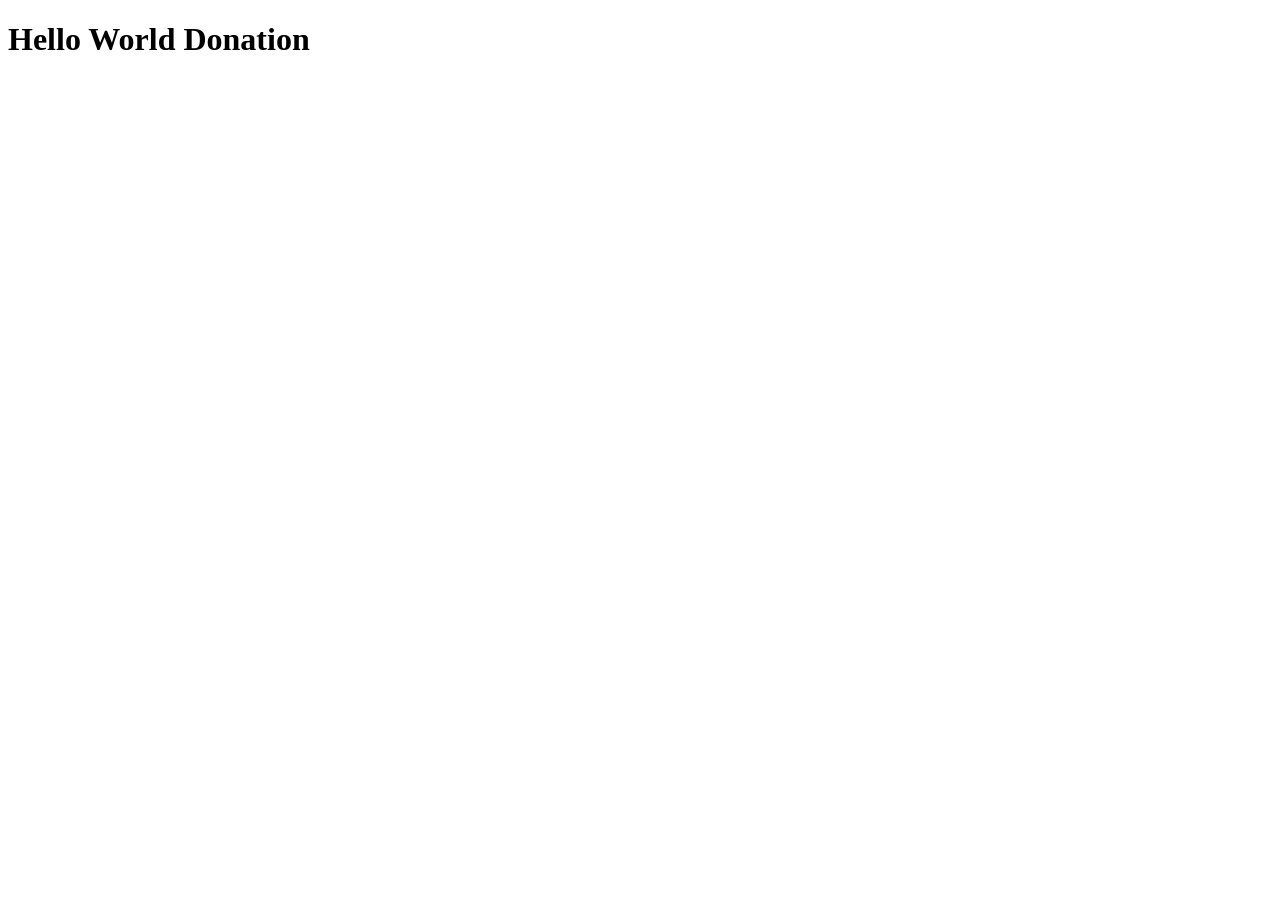
==== donate.html @ 7ebb8d5c "Add site pages and update nav links Add placeholder pages (donate.html, events.html, team.html, volu" ====
<!DOCTYPE html>
<html lang="en">
  <head>
    <meta charset="UTF-8">
    <meta name="viewport" content="width=device-width, initial-scale=1.0">
    <title>Document</title>
  </head>
  <body>
    <h1>Hello World Donation</h1>
  </body>
</html>
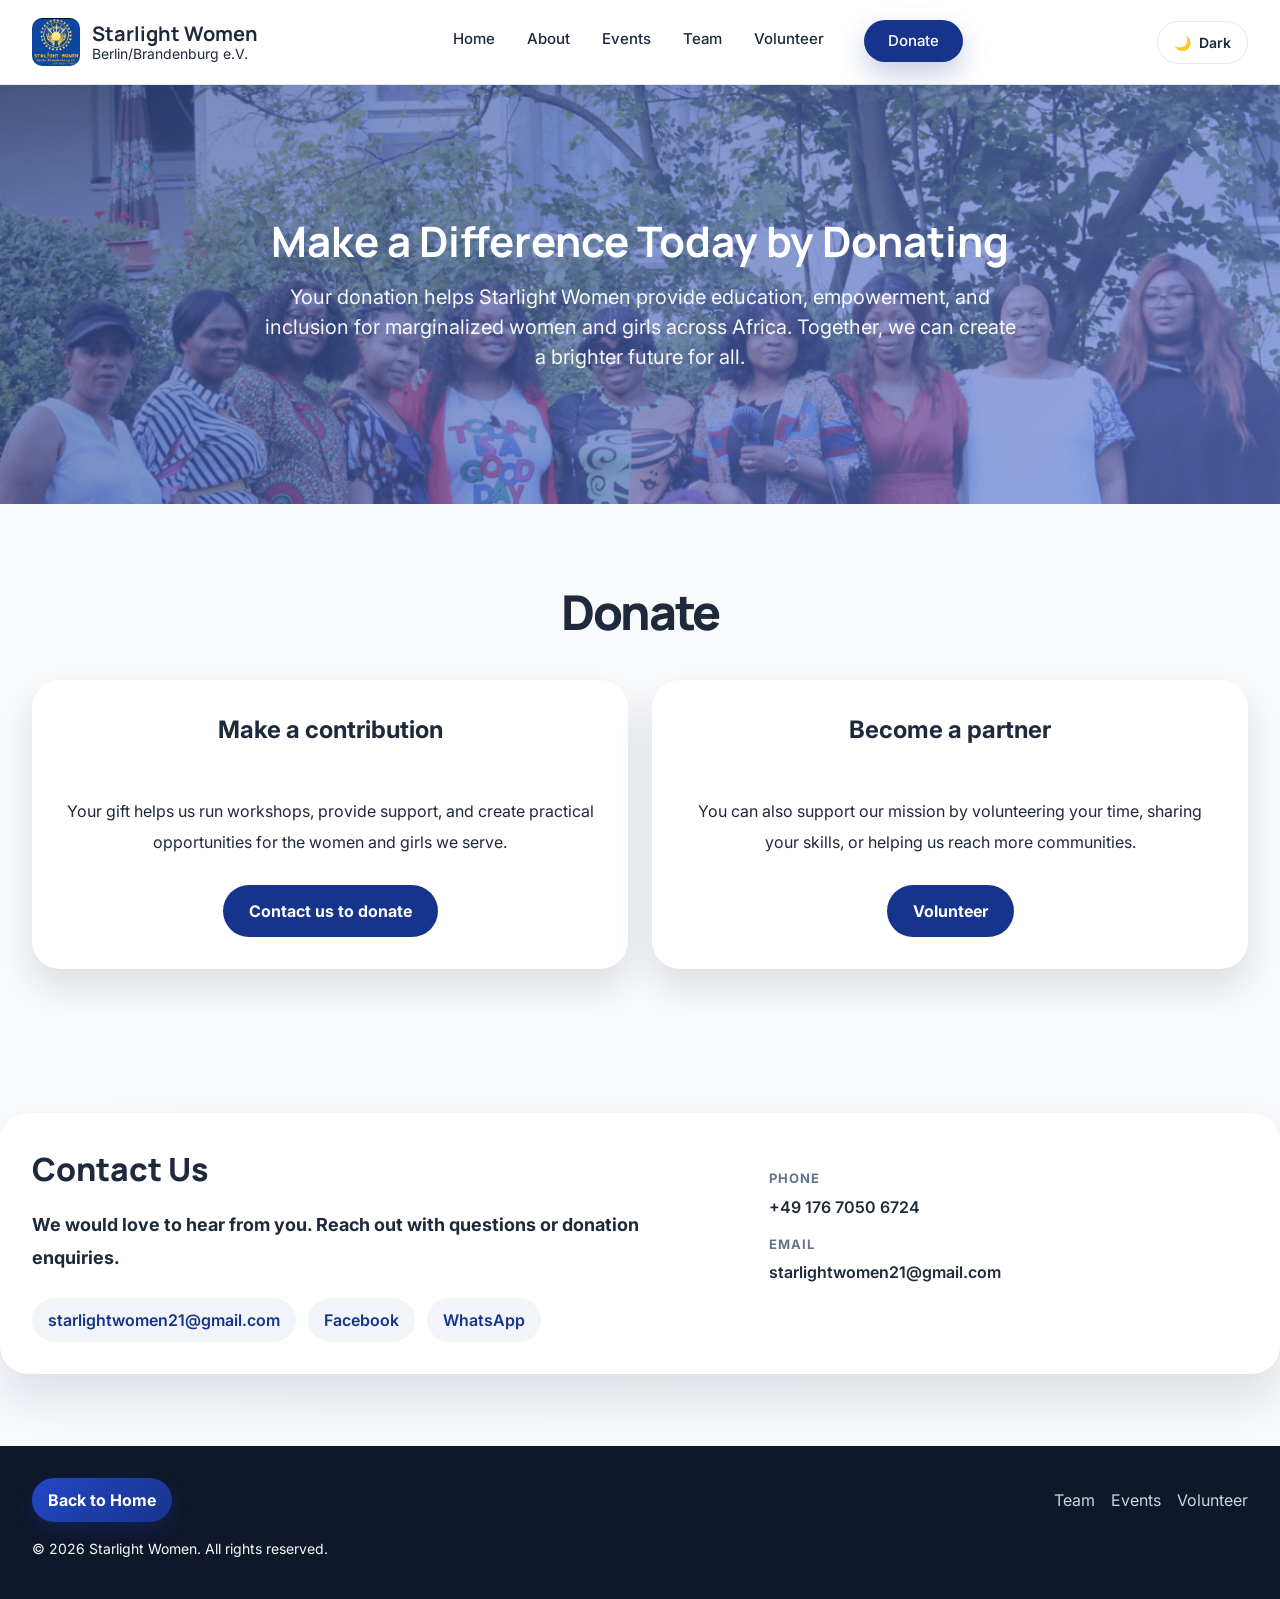
==== commit fa3f7fde: "Add donate page and styles Create a full donate page (donate.html) with meta, favicon, linked CSS/JS" ====
--- a/donate.html
+++ b/donate.html
@@ -1,11 +1,147 @@
 <!DOCTYPE html>
 <html lang="en">
   <head>
-    <meta charset="UTF-8">
-    <meta name="viewport" content="width=device-width, initial-scale=1.0">
-    <title>Document</title>
+    <meta charset="UTF-8" />
+    <meta name="viewport" content="width=device-width, initial-scale=1.0" />
+    <title>Donate | Starlight Women</title>
+    <meta
+      name="description"
+      content="Support Starlight Women through donations, volunteering, and community partnership."
+    />
+    <link rel="icon" type="image/x-icon" href="./assets/images/Starlight Women Logo.png" />
+    <link rel="stylesheet" href="./assets/css/index.css" />
+    <link rel="stylesheet" href="./assets/css/donate.css" />
   </head>
-  <body>
-    <h1>Hello World Donation</h1>
+  <body class="page-donate">
+    <a href="#main-content" class="skip-link">Skip to main content</a>
+
+    <header id="site-header">
+      <div class="container">
+        <div class="header-bar">
+          <a href="index.html" class="logo" aria-label="Starlight Women Berlin/Brandenburg e.V. — Home">
+            <img class="logo__mark" src="./assets/images/Starlight Women Logo.png" alt="Starlight Women logo" />
+            <span class="logo__text">
+              <span class="logo__name">Starlight Women</span>
+              <span class="logo__org">Berlin/Brandenburg e.V.</span>
+            </span>
+          </a>
+
+          <nav aria-label="Main navigation" class="nav-desktop">
+            <ul class="nav-desktop__list">
+              <li><a href="index.html" class="nav-link">Home</a></li>
+              <li><a href="index.html#about" class="nav-link">About</a></li>
+              <li><a href="events.html" class="nav-link">Events</a></li>
+              <li><a href="team.html" class="nav-link">Team</a></li>
+              <li><a href="volunteer.html" class="nav-link">Volunteer</a></li>
+            </ul>
+            <a href="donate.html" class="btn-donate is-active" aria-current="page">Donate</a>
+          </nav>
+
+          <button id="theme-toggle" class="theme-toggle" type="button" aria-pressed="false" aria-label="Activate dark mode">
+            <span class="theme-toggle__icon" aria-hidden="true">🌙</span>
+            <span class="theme-toggle__label">Dark</span>
+          </button>
+
+          <button
+            id="menu-toggle"
+            type="button"
+            class="menu-toggle"
+            aria-expanded="false"
+            aria-controls="mobile-menu"
+            aria-label="Open menu"
+          >
+            <svg id="icon-menu-open" class="menu-toggle__icon" viewBox="0 0 24 24" fill="none" stroke="currentColor" stroke-width="2" stroke-linecap="round" aria-hidden="true">
+              <line x1="3" y1="6" x2="21" y2="6"></line>
+              <line x1="3" y1="12" x2="21" y2="12"></line>
+              <line x1="3" y1="18" x2="21" y2="18"></line>
+            </svg>
+            <svg id="icon-menu-close" class="menu-toggle__icon hidden" viewBox="0 0 24 24" fill="none" stroke="currentColor" stroke-width="2" stroke-linecap="round" aria-hidden="true">
+              <line x1="18" y1="6" x2="6" y2="18"></line>
+              <line x1="6" y1="6" x2="18" y2="18"></line>
+            </svg>
+          </button>
+        </div>
+      </div>
+
+      <nav id="mobile-menu" aria-label="Mobile navigation" class="mobile-nav">
+        <ul class="mobile-nav-list">
+          <li><a href="index.html">Home</a></li>
+          <li><a href="index.html#about">About</a></li>
+          <li><a href="events.html">Events</a></li>
+          <li><a href="team.html">Team</a></li>
+          <li><a href="volunteer.html">Volunteer</a></li>
+        </ul>
+        <a href="donate.html" class="btn-donate mobile-nav-cta is-active" aria-current="page">Donate</a>
+      </nav>
+    </header>
+
+    <main id="main-content" class="preview">
+      <section class="preview__intro" aria-label="Donation hero section">
+        <div class="preview__intro-content">
+          <h1>Make a Difference Today by Donating</h1>
+          <p>Your donation helps Starlight Women provide education, empowerment, and inclusion for marginalized women and girls across Africa. Together, we can create a brighter future for all.</p>
+        </div>
+      </section>
+
+      <section class="support" aria-labelledby="donate-heading">
+        <div class="container support__inner">
+          <h1 id="donate-heading">Donate</h1>
+          <div class="support__cards">
+            <article class="support__card support__card--donate">
+              <h2>Make a contribution</h2>
+              <p>
+                Your gift helps us run workshops, provide support, and create practical opportunities for the women and girls we serve.
+              </p>
+              <a href="mailto:starlightwomen21@gmail.com" class="support__btn">Contact us to donate</a>
+            </article>
+            <article class="support__card support__card--volunteer">
+              <h2>Become a partner</h2>
+              <p>
+                You can also support our mission by volunteering your time, sharing your skills, or helping us reach more communities.
+              </p>
+              <a href="volunteer.html" class="support__btn">Volunteer</a>
+            </article>
+          </div>
+        </div>
+      </section>
+
+      <section class="contact" aria-labelledby="contact-heading">
+        <div class="container contact__inner">
+          <div class="contact__content">
+            <h2 id="contact-heading">Contact Us</h2>
+            <p class="contact__intro"><strong>We would love to hear from you. Reach out with questions or donation enquiries.</strong></p>
+            <div class="contact__links">
+              <a href="mailto:starlightwomen21@gmail.com">starlightwomen21@gmail.com</a>
+              <a href="https://web.facebook.com/profile.php?id=100075484283119" target="_blank" rel="noreferrer">Facebook</a>
+              <a href="https://wa.me/4917636265569?text=Hello%20Starlight%20Women,%20I%20would%20like%20to%20get%20involved." target="_blank" rel="noreferrer">WhatsApp</a>
+            </div>
+          </div>
+          <div class="contact__details" aria-label="Contact details">
+            <div class="contact__item">
+              <span class="contact__label">Phone</span>
+              <a href="tel:+4917670506724">+49 176 7050 6724</a>
+            </div>
+            <div class="contact__item">
+              <span class="contact__label">Email</span>
+              <a href="mailto:starlightwomen21@gmail.com">starlightwomen21@gmail.com</a>
+            </div>
+          </div>
+        </div>
+      </section>
+
+      <footer class="site-footer">
+        <div class="container site-footer__inner">
+          <a href="index.html" class="site-footer__back">Back to Home</a>
+          <div class="site-footer__links">
+            <a href="team.html">Team</a>
+            <a href="events.html">Events</a>
+            <a href="volunteer.html">Volunteer</a>
+          </div>
+          <p>© 2026 Starlight Women. All rights reserved.</p>
+        </div>
+      </footer>
+    </main>
+
+    <script src="./assets/js/main.js"></script>
   </body>
 </html>
--- a/assets/css/index.css
+++ b/assets/css/index.css
@@ -0,0 +1,1541 @@
+/* ==========================================================================
+   Starlight Women Berlin/Brandenburg e.V.
+   Stylesheet: Navigation Component
+   Plain CSS. No framework, no build step required.
+   ========================================================================== */
+
+/* --------------------------------------------------------------------------
+   1. FONTS
+   -------------------------------------------------------------------------- */
+@import url('https://fonts.googleapis.com/css2?family=Manrope:wght@500;600;700;800&family=Inter:wght@400;500;600&display=swap');
+
+/* --------------------------------------------------------------------------
+   2. DESIGN TOKENS
+   All colours, spacing, radii, shadows and timing values live here.
+   Every rule below uses these variables instead of hardcoded values,
+   so the whole site's look can be adjusted from this one place.
+   -------------------------------------------------------------------------- */
+:root {
+  /* Colours */
+  --color-primary: #2347C6;
+  --color-primary-dark: #17348C;
+  --color-primary-light: #EDF3FF;
+  --color-white: #FFFFFF;
+  --color-background: #F8FAFC;
+  --color-surface: #FFFFFF;
+  --color-surface-muted: #F1F5F9;
+  --color-surface-soft: #F8FBFF;
+  --color-text: #1E293B;
+  --color-text-muted: #64748B;
+  --color-border: #E2E8F0;
+  --color-card-shadow: rgba(15, 23, 42, 0.12);
+  --color-success: #16A34A;
+  --color-warning: #D97706;
+
+  /* Border radius */
+  --radius-sm: 6px;
+  --radius-md: 12px;
+  --radius-full: 999px;
+
+  /* Shadows */
+  --shadow-sm: 0 1px 2px rgba(15, 23, 42, 0.04);
+  --shadow-md: 0 4px 16px rgba(15, 23, 42, 0.08);
+
+  /* Motion */
+  --transition-fast: 150ms ease;
+  --transition-base: 250ms ease;
+
+  /* Layout */
+  --max-width: 1280px;
+  --container-padding: 16px;
+  --header-height: 72px;
+  --header-height-desktop: 84px;
+  --header-height-scrolled: 64px;
+  --header-height-desktop-scrolled: 76px;
+}
+
+@media (min-width: 640px) {
+  :root {
+    --container-padding: 24px;
+  }
+}
+
+@media (min-width: 1024px) {
+  :root {
+    --container-padding: 32px;
+  }
+}
+
+/* --------------------------------------------------------------------------
+   3. RESET
+   A small, focused reset — just enough to remove default browser
+   inconsistencies before we style anything.
+   -------------------------------------------------------------------------- */
+* {
+  box-sizing: border-box;
+}
+
+body {
+  margin: 0;
+  background-color: var(--color-background);
+  color: var(--color-text);
+  font-family: 'Inter', sans-serif;
+  line-height: 1.5;
+  -webkit-font-smoothing: antialiased;
+}
+
+body.dark {
+  background-color: var(--color-background);
+  color: var(--color-text);
+}
+
+a {
+  color: inherit;
+  text-decoration: none;
+}
+
+ul {
+  list-style: none;
+  margin: 0;
+  padding: 0;
+}
+
+button {
+  font: inherit;
+  color: inherit;
+  background: none;
+  border: none;
+  cursor: pointer;
+}
+
+svg {
+  display: block;
+}
+
+html {
+  scroll-behavior: smooth;
+}
+
+/* Respect users who have asked for reduced motion */
+@media (prefers-reduced-motion: reduce) {
+  html {
+    scroll-behavior: auto;
+  }
+  * {
+    animation-duration: 0.01ms !important;
+    transition-duration: 0.01ms !important;
+    transition-delay: 0ms !important;
+  }
+}
+
+:root.dark {
+  --color-background: #0b1121;
+  --color-surface: #111827;
+  --color-surface-muted: #131c2d;
+  --color-surface-soft: #18203c;
+  --color-text: #f8fafc;
+  --color-text-muted: #a5b4fc;
+  --color-border: #1f2937;
+  --color-card-shadow: rgba(0, 0, 0, 0.28);
+}
+
+/* Visible, consistent keyboard focus everywhere */
+:focus-visible {
+  outline: 2px solid var(--color-primary);
+  outline-offset: 2px;
+  border-radius: var(--radius-sm);
+}
+
+/* Used by JS to show/hide the two menu icons */
+.hidden {
+  display: none !important;
+}
+
+/* --------------------------------------------------------------------------
+   4. LAYOUT HELPERS
+   -------------------------------------------------------------------------- */
+.container {
+  width: 100%;
+  max-width: var(--max-width);
+  margin: 0 auto;
+  padding-left: var(--container-padding);
+  padding-right: var(--container-padding);
+}
+
+/* --------------------------------------------------------------------------
+   5. SKIP LINK
+   Hidden until focused, so keyboard users can jump past the nav.
+   -------------------------------------------------------------------------- */
+.skip-link {
+  position: absolute;
+  top: -100px;
+  left: 16px;
+  z-index: 100;
+  padding: 12px 20px;
+  background: var(--color-primary-dark);
+  color: var(--color-white);
+  font-weight: 600;
+  border-radius: 0 0 var(--radius-md) var(--radius-md);
+  transition: top var(--transition-base);
+}
+
+.skip-link:focus {
+  top: 0;
+}
+
+/* --------------------------------------------------------------------------
+   6. HEADER
+   Fixed to the top of the viewport. Gains a translucent background,
+   blur and shadow once the page is scrolled (see .is-scrolled, toggled
+   by js/navigation.js).
+   -------------------------------------------------------------------------- */
+#site-header {
+  position: fixed;
+  top: 0;
+  left: 0;
+  right: 0;
+  z-index: 50;
+  background-color: var(--color-surface);
+  border-bottom: 1px solid var(--color-border);
+  transition: background-color var(--transition-base), box-shadow var(--transition-base), border-color var(--transition-base);
+}
+
+#site-header.is-scrolled {
+  background-color: rgba(255, 255, 255, 0.92);
+  border-bottom-color: transparent;
+  box-shadow: var(--shadow-md);
+  backdrop-filter: blur(16px);
+  -webkit-backdrop-filter: blur(16px);
+}
+
+.dark #site-header {
+  background-color: rgba(17, 24, 39, 0.95);
+  border-bottom-color: var(--color-border);
+}
+
+.dark #site-header.is-scrolled {
+  background-color: rgba(15, 23, 42, 0.94);
+}
+
+.header-bar {
+  display: flex;
+  align-items: center;
+  justify-content: space-between;
+  height: var(--header-height);
+  transition: height var(--transition-base);
+}
+
+#site-header.is-scrolled .header-bar {
+  height: var(--header-height-scrolled);
+}
+
+@media (min-width: 640px) {
+  .header-bar {
+    height: var(--header-height-desktop);
+  }
+  #site-header.is-scrolled .header-bar {
+    height: var(--header-height-desktop-scrolled);
+  }
+}
+
+/* --------------------------------------------------------------------------
+   7. LOGO
+   -------------------------------------------------------------------------- */
+.logo {
+  display: flex;
+  align-items: center;
+  gap: 12px;
+  flex-shrink: 0;
+}
+
+.logo__mark {
+  width: 36px;
+  height: 36px;
+  object-fit: contain;
+  display: block;
+  border-radius: 10px;
+  transition: transform var(--transition-base), filter var(--transition-base);
+}
+
+.logo:hover .logo__mark,
+.logo:focus-visible .logo__mark {
+  transform: scale(1.12);
+  filter: drop-shadow(0 4px 12px rgba(35, 71, 198, 0.18));
+}
+
+.logo__text {
+  display: flex;
+  flex-direction: column;
+  line-height: 1.2;
+}
+
+.logo__name {
+  font-family: 'Manrope', sans-serif;
+  font-weight: 700;
+  font-size: 16px;
+  color: var(--color-text);
+}
+
+.logo__org {
+  display: none;
+  font-size: 12px;
+  color: var(--color-muted);
+}
+
+@media (min-width: 640px) {
+  .logo__mark {
+    width: 40px;
+    height: 40px;
+  }
+  .logo__name {
+    font-size: 18px;
+  }
+  .logo__org {
+    display: block;
+  }
+}
+
+@media (min-width: 1024px) {
+  .logo__mark {
+    width: 48px;
+    height: 48px;
+  }
+  .logo__name {
+    font-size: 20px;
+  }
+  .logo__org {
+    font-size: 14px;
+  }
+}
+
+/* --------------------------------------------------------------------------
+   8. DESKTOP NAVIGATION
+   Hidden below 1024px; the mobile menu takes over instead.
+   -------------------------------------------------------------------------- */
+.nav-desktop {
+  display: none;
+  align-items: center;
+  gap: 40px;
+}
+
+@media (min-width: 1024px) {
+  .nav-desktop {
+    display: flex;
+  }
+}
+
+.nav-desktop__list {
+  display: flex;
+  align-items: center;
+  gap: 32px;
+}
+
+.nav-link {
+  position: relative;
+  display: inline-block;
+  padding-bottom: 8px;
+  font-size: 15px;
+  font-weight: 500;
+  color: var(--color-text);
+  transition: color var(--transition-fast);
+}
+
+/* Underline that grows on hover, and stays visible for the active page */
+.nav-link::after {
+  content: '';
+  position: absolute;
+  left: 0;
+  bottom: 0;
+  width: 0;
+  height: 2px;
+  background-color: var(--color-primary);
+  border-radius: var(--radius-full);
+  transition: width var(--transition-base);
+}
+
+.nav-link:hover {
+  color: var(--color-primary);
+}
+
+.nav-link:hover::after {
+  width: 100%;
+}
+
+.nav-link[aria-current="page"] {
+  color: var(--color-primary);
+  font-weight: 600;
+}
+
+.nav-link[aria-current="page"]::after {
+  width: 100%;
+}
+
+/* --------------------------------------------------------------------------
+   9. DONATE BUTTON
+   The one filled, high-emphasis element in the nav.
+   -------------------------------------------------------------------------- */
+.btn-donate {
+  display: inline-flex;
+  align-items: center;
+  justify-content: center;
+  padding: 10px 24px;
+  font-size: 15px;
+  font-weight: 500;
+  color: var(--color-white);
+  background-color: var(--color-primary);
+  border-radius: var(--radius-full);
+  box-shadow: var(--shadow-sm);
+  transition: background-color var(--transition-base), box-shadow var(--transition-base), transform var(--transition-base);
+}
+
+.dark .btn-donate {
+  box-shadow: 0 10px 24px rgba(0, 0, 0, 0.28);
+}
+
+.btn-donate:hover,
+.btn-donate:focus-visible {
+  background-color: var(--color-primary-dark);
+  box-shadow: var(--shadow-md);
+  transform: translateY(-1px);
+}
+
+.btn-donate:active {
+  transform: translateY(0);
+  box-shadow: var(--shadow-sm);
+}
+
+.theme-toggle {
+  display: inline-flex;
+  align-items: center;
+  justify-content: center;
+  gap: 8px;
+  padding: 10px 16px;
+  border-radius: var(--radius-full);
+  border: 1px solid var(--color-border);
+  background-color: var(--color-surface);
+  color: var(--color-text);
+  font-size: 14px;
+  font-weight: 600;
+  transition: background-color var(--transition-fast), color var(--transition-fast), border-color var(--transition-fast), transform var(--transition-fast);
+}
+
+.theme-toggle:hover,
+.theme-toggle:focus-visible {
+  transform: translateY(-1px);
+  background-color: var(--color-surface-muted);
+}
+
+.dark .theme-toggle {
+  background-color: var(--color-surface-muted);
+  border-color: var(--color-border);
+  color: var(--color-text);
+}
+
+/* --------------------------------------------------------------------------
+   10. MOBILE MENU TOGGLE BUTTON
+   Visible below 1024px only.
+   -------------------------------------------------------------------------- */
+.menu-toggle {
+  display: inline-flex;
+  align-items: center;
+  justify-content: center;
+  width: 44px;
+  height: 44px;
+  margin-right: -8px;
+  border-radius: var(--radius-md);
+  transition: background-color var(--transition-fast);
+}
+
+.menu-toggle:hover {
+  background-color: var(--color-primary-light);
+}
+
+.menu-toggle__icon {
+  width: 24px;
+  height: 24px;
+}
+
+@media (min-width: 1024px) {
+  .menu-toggle {
+    display: none;
+  }
+}
+
+/* --------------------------------------------------------------------------
+   11. MOBILE MENU PANEL
+   Collapsed by default (max-height: 0), expanded by JS adding
+   .is-open. A simple max-height transition — easy to read, easy to
+   adjust the limit if the menu ever grows taller.
+   -------------------------------------------------------------------------- */
+#mobile-menu {
+  max-height: 0;
+  overflow: hidden;
+  visibility: hidden;
+  background-color: var(--color-surface);
+  border-top: 1px solid transparent;
+  /* The visibility delay means: appear instantly when opening, but only
+     disappear from the accessibility tree once the collapse animation
+     has finished closing. This keeps closed links out of the tab order. */
+  transition: max-height var(--transition-base), visibility 0s linear var(--transition-base);
+}
+
+.dark #mobile-menu {
+  background-color: var(--color-surface);
+}
+
+#mobile-menu.is-open {
+  max-height: 500px;
+  visibility: visible;
+  border-top-color: var(--color-border);
+  transition: max-height var(--transition-base), visibility 0s linear 0s;
+}
+
+.mobile-nav {
+  padding: 16px var(--container-padding);
+}
+
+.mobile-nav-list li {
+  border-bottom: 1px solid var(--color-border);
+  opacity: 0;
+  transform: translateY(-4px);
+  transition: opacity var(--transition-fast), transform var(--transition-fast);
+}
+
+.dark .mobile-nav-list li {
+  border-color: rgba(148, 163, 184, 0.24);
+}
+
+.mobile-nav-list li:last-child {
+  border-bottom: none;
+}
+
+.mobile-nav-list a {
+  display: block;
+  padding: 14px 0;
+  font-size: 16px;
+  font-weight: 500;
+  color: var(--color-text);
+  transition: color var(--transition-fast);
+}
+
+.dark .mobile-nav-list a {
+  color: var(--color-text);
+}
+
+.dark .mobile-nav-list a {
+  color: var(--color-text);
+}
+
+.mobile-nav-list a:hover {
+  color: var(--color-primary);
+}
+
+.mobile-nav-list a[aria-current="page"] {
+  color: var(--color-primary);
+  font-weight: 600;
+}
+
+.mobile-nav-cta {
+  width: 100%;
+  margin-top: 16px;
+  padding: 12px 24px;
+  font-size: 16px;
+  opacity: 0;
+  transform: translateY(-4px);
+  transition: opacity var(--transition-fast), transform var(--transition-fast), background-color var(--transition-base), box-shadow var(--transition-base);
+}
+
+.dark .mobile-nav-cta {
+  background-color: var(--color-primary);
+  color: var(--color-white);
+}
+
+/* Each item fades in a little after the last, so the menu opens as a
+   quick, gentle sequence rather than everything appearing at once.
+   Every individual transition above is under 200ms — only the start
+   time is staggered. */
+#mobile-menu.is-open .mobile-nav-list li,
+#mobile-menu.is-open .mobile-nav-cta {
+  opacity: 1;
+  transform: translateY(0);
+}
+
+#mobile-menu.is-open .mobile-nav-list li:nth-child(1) { transition-delay: 40ms; }
+#mobile-menu.is-open .mobile-nav-list li:nth-child(2) { transition-delay: 80ms; }
+#mobile-menu.is-open .mobile-nav-list li:nth-child(3) { transition-delay: 120ms; }
+#mobile-menu.is-open .mobile-nav-list li:nth-child(4) { transition-delay: 160ms; }
+#mobile-menu.is-open .mobile-nav-list li:nth-child(5) { transition-delay: 200ms; }
+#mobile-menu.is-open .mobile-nav-cta { transition-delay: 240ms; }
+
+@media (min-width: 1024px) {
+  #mobile-menu {
+    display: none;
+  }
+}
+
+/* --------------------------------------------------------------------------
+   12. PREVIEW CONTENT
+   Temporary — only here so the header can be previewed on scroll.
+   Will be removed once the Hero component replaces it.
+   -------------------------------------------------------------------------- */
+.preview {
+  padding-top: var(--header-height);
+}
+
+@media (min-width: 640px) {
+  .preview {
+    padding-top: var(--header-height-desktop);
+  }
+}
+
+.preview__intro {
+  position: relative;
+  display: flex;
+  align-items: center;
+  justify-content: center;
+  min-height: 420px;
+  margin: 0 auto;
+  padding: 96px 24px;
+  text-align: center;
+  color: var(--color-white);
+  overflow: hidden;
+  background: linear-gradient(135deg, rgba(23, 52, 140, 0.88), rgba(35, 71, 198, 0.72));
+}
+
+.preview__intro::before {
+  content: '';
+  position: absolute;
+  inset: 0;
+  background: url('../images/Starlight Women Picture edited.png') center/cover no-repeat;
+  opacity: 0.35;
+  z-index: 0;
+}
+
+.preview__intro-content {
+  position: relative;
+  z-index: 1;
+  max-width: 760px;
+}
+
+.preview__intro h1 {
+  margin: 0;
+  font-family: 'Manrope', sans-serif;
+  font-size: 30px;
+  font-weight: 700;
+  line-height: 1.2;
+}
+
+.preview__intro p {
+  margin: 16px 0 0;
+  font-size: 18px;
+  color: rgba(255, 255, 255, 0.95);
+}
+
+@media (min-width: 640px) {
+  .preview__intro h1 {
+    font-size: 42px;
+  }
+
+  .preview__intro p {
+    font-size: 20px;
+  }
+}
+
+.about {
+  padding: 56px 0 64px;
+  background-color: var(--color-surface);
+}
+
+.about__inner {
+  display: flex;
+  flex-wrap: wrap;
+  align-items: stretch;
+  gap: 24px;
+  justify-content: center;
+}
+
+.about__media {
+  position: relative;
+  flex: 1 1 320px;
+  min-width: 280px;
+  max-width: 540px;
+  overflow: hidden;
+  border-radius: 20px;
+  box-shadow: 0 20px 40px rgba(15, 23, 42, 0.12);
+}
+
+.about__media img {
+  width: 100%;
+  display: block;
+  border-radius: 20px;
+  object-fit: cover;
+  height: auto;
+  max-height: 420px;
+  min-height: 240px;
+}
+
+.about__hero {
+  width: 100%;
+  border-radius: 20px;
+}
+
+.about__extra-photos {
+  display: none;
+}
+
+.about__media-card {
+  position: absolute;
+  left: 16px;
+  bottom: 16px;
+  padding: 12px 14px;
+  background: rgba(255, 255, 255, 0.96);
+  color: var(--color-text);
+  border-radius: 14px;
+  font-size: 13px;
+  font-weight: 600;
+  box-shadow: 0 16px 32px rgba(15, 23, 42, 0.12);
+}
+
+.dark .about__media-card {
+  background: rgba(15, 23, 42, 0.9);
+  color: var(--color-white);
+}
+
+.about__content {
+  flex: 1 1 360px;
+  min-width: 280px;
+  max-width: 700px;
+}
+
+.about__content h2 {
+  margin: 0 0 18px;
+  font-family: 'Manrope', sans-serif;
+  font-size: 28px;
+  font-weight: 700;
+  color: var(--color-text);
+}
+
+.about__content p {
+  margin: 0;
+  color: var(--color-text);
+  line-height: 1.8;
+  white-space: pre-line;
+  font-size: 16px;
+}
+
+.about__actions {
+  display: flex;
+  flex-wrap: wrap;
+  gap: 12px;
+  margin-top: 24px;
+}
+
+.about__btn {
+  display: inline-flex;
+  align-items: center;
+  justify-content: center;
+  min-width: 140px;
+  padding: 12px 18px;
+  border-radius: 999px;
+  font-weight: 600;
+  font-size: 15px;
+  transition: transform var(--transition-base), box-shadow var(--transition-base), background-color var(--transition-base);
+}
+
+.about__btn:hover,
+.about__btn:focus-visible {
+  transform: translateY(-2px);
+}
+
+.about__btn--primary {
+  background-color: var(--color-primary);
+  color: var(--color-white);
+  box-shadow: 0 10px 20px rgba(35, 71, 198, 0.18);
+}
+
+.about__btn--primary:hover,
+.about__btn--primary:focus-visible {
+  background-color: var(--color-primary-dark);
+}
+
+.about__btn--secondary {
+  background-color: var(--color-primary-light);
+  color: var(--color-primary-dark);
+}
+
+@media (min-width: 1024px) {
+  .about__inner {
+    flex-wrap: nowrap;
+    gap: 32px;
+  }
+
+  .about__content h2 {
+    font-size: 38px;
+    margin-bottom: 24px;
+  }
+
+  .about__content p {
+    font-size: 19px;
+    line-height: 1.9;
+  }
+
+  .about__media {
+    display: flex;
+    gap: 20px;
+    align-items: stretch;
+  }
+
+  .about__hero {
+    flex: 1 1 60%;
+    min-height: 420px;
+    object-position: center center;
+  }
+
+  .about__extra-photos {
+    display: flex;
+    flex-direction: column;
+    gap: 20px;
+    flex: 0 0 36%;
+  }
+
+  .about__extra-photos img {
+    width: 100%;
+    height: calc((100% - 20px) / 2);
+    object-fit: cover;
+    border-radius: 16px;
+    box-shadow: 0 18px 36px rgba(15, 23, 42, 0.10);
+  }
+
+  .about__media-card {
+    left: 24px;
+    bottom: 24px;
+    padding: 14px 18px;
+    font-size: 14px;
+  }
+}
+
+@media (max-width: 639px) {
+  .about {
+    padding: 40px 0 56px;
+  }
+
+  .about__inner {
+    gap: 20px;
+  }
+
+  .about__media {
+    max-width: 100%;
+    min-width: 0;
+    border-radius: 18px;
+  }
+
+  .about__media img {
+    max-height: 280px;
+    min-height: 220px;
+    border-radius: 18px;
+    object-position: center 30%;
+  }
+
+  .about__media-card {
+    left: 12px;
+    bottom: 12px;
+    padding: 10px 12px;
+    font-size: 12px;
+  }
+
+  .about__content h2 {
+    font-size: 24px;
+    margin-bottom: 14px;
+  }
+
+  .about__content p {
+    font-size: 15px;
+    line-height: 1.75;
+  }
+
+  .about__actions {
+    margin-top: 18px;
+  }
+
+  .about__btn {
+    width: 100%;
+    min-width: 0;
+  }
+
+  .about__media > img:nth-of-type(n + 2) {
+    display: none;
+  }
+}
+
+.preview__scroll-spacer {
+  height: 220px;
+  background: linear-gradient(to bottom, var(--color-primary-light), var(--color-background));
+}
+
+.mission {
+  padding: 64px 0;
+  background-color: var(--color-surface-muted);
+}
+
+.mission__inner {
+  display: grid;
+  gap: 32px;
+  align-items: center;
+}
+
+.mission__content {
+  max-width: 680px;
+}
+
+.mission__content h1 {
+  margin: 0 0 20px;
+  font-family: 'Manrope', sans-serif;
+  font-size: 36px;
+  font-weight: 800;
+  color: var(--color-text);
+}
+
+.mission__content p {
+  margin: 0;
+  color: var(--color-text);
+  line-height: 1.9;
+  font-size: 18px;
+  white-space: pre-line;
+}
+
+.mission__media {
+  position: relative;
+  min-height: 320px;
+  border-radius: 28px;
+  overflow: hidden;
+  box-shadow: 0 28px 60px rgba(15, 23, 42, 0.12);
+}
+
+.mission__media img {
+  width: 100%;
+  height: 100%;
+  object-fit: cover;
+  object-position: center center;
+}
+
+.vision {
+  padding: 64px 0;
+  background-color: var(--color-surface);
+}
+
+.vision__inner {
+  display: grid;
+  gap: 32px;
+  align-items: center;
+}
+
+.vision__content {
+  max-width: 680px;
+}
+
+.vision__content h1 {
+  margin: 0 0 20px;
+  font-family: 'Manrope', sans-serif;
+  font-size: 36px;
+  font-weight: 800;
+  color: var(--color-text);
+}
+
+.vision__content p {
+  margin: 0;
+  color: var(--color-text);
+  line-height: 1.9;
+  font-size: 18px;
+  white-space: pre-line;
+}
+
+.vision__media {
+  position: relative;
+  min-height: 320px;
+  border-radius: 28px;
+  overflow: hidden;
+  box-shadow: 0 28px 60px rgba(15, 23, 42, 0.12);
+}
+
+.vision__media img {
+  width: 100%;
+  height: 100%;
+  object-fit: cover;
+  object-position: center center;
+}
+
+@media (min-width: 1024px) {
+  .mission__inner {
+    grid-template-columns: 1.1fr 0.9fr;
+    gap: 36px;
+  }
+
+  .mission__content h1 {
+    font-size: 44px;
+  }
+
+  .mission__content p {
+    font-size: 19px;
+  }
+
+  .vision__inner {
+    grid-template-columns: 0.9fr 1.1fr;
+    gap: 36px;
+  }
+
+  .vision__content h1 {
+    font-size: 44px;
+  }
+
+  .vision__content p {
+    font-size: 19px;
+  }
+}
+
+@media (max-width: 639px) {
+  .mission {
+    padding: 48px 0;
+  }
+
+  .mission__inner {
+    padding: 0 16px;
+  }
+
+  .mission__content h1 {
+    font-size: 28px;
+  }
+
+  .mission__content p {
+    font-size: 16px;
+    line-height: 1.85;
+  }
+
+  .mission__media {
+    background: url('../images/04 Starlight Women.png') center/cover no-repeat;
+    min-height: 260px;
+  }
+
+  .mission__media img {
+    display: none;
+  }
+
+  .vision {
+    padding: 48px 0;
+  }
+
+  .vision__content h1 {
+    font-size: 28px;
+  }
+
+  .vision__content p {
+    font-size: 16px;
+    line-height: 1.85;
+  }
+
+  .vision__media {
+    background: url('../images/06 Starlight Women.png') center/cover no-repeat;
+    min-height: 260px;
+  }
+
+  .vision__media img {
+    display: none;
+  }
+}
+
+/* --------------------------------------------------------------------------
+   CORE VALUES
+   -------------------------------------------------------------------------- */
+.core-values {
+  padding: 56px 0;
+  background-color: var(--color-background);
+}
+
+.core-values__inner {
+  display: grid;
+  gap: 28px;
+  align-items: start;
+}
+
+.core-values__content h2 {
+  margin: 0 0 16px;
+  font-family: 'Manrope', sans-serif;
+  font-size: 30px;
+  font-weight: 800;
+  color: var(--color-text);
+}
+
+.core-values__list {
+  list-style: none;
+  margin: 0;
+  padding: 0;
+  display: grid;
+  grid-template-columns: repeat(2, minmax(0, 1fr));
+  gap: 12px 20px;
+  font-size: 16px;
+  color: var(--color-text);
+}
+
+.core-values__list li {
+  padding-left: 12px;
+  position: relative;
+}
+
+.core-values__list li::before {
+  content: '•';
+  position: absolute;
+  left: 0;
+  color: var(--color-primary);
+  font-weight: 700;
+}
+
+.core-values__media {
+  width: 100%;
+}
+
+.core-values__grid {
+  display: grid;
+  grid-template-columns: repeat(2, 1fr);
+  gap: 12px;
+}
+
+.core-values__grid img {
+  width: 100%;
+  height: 160px;
+  object-fit: cover;
+  border-radius: 12px;
+  box-shadow: 0 18px 36px rgba(15,23,42,0.08);
+}
+
+@media (min-width: 1024px) {
+  .core-values__inner {
+    grid-template-columns: 1fr 1fr;
+    gap: 36px;
+    align-items: center;
+  }
+
+  .core-values__content h2 {
+    font-size: 36px;
+  }
+
+  .core-values__grid img {
+    height: 180px;
+    border-radius: 16px;
+  }
+}
+
+@media (max-width: 639px) {
+  .core-values {
+    padding: 40px 0;
+  }
+
+  .core-values__inner {
+    padding: 0 16px;
+  }
+
+  .core-values__list {
+    grid-template-columns: 1fr;
+    gap: 10px;
+    margin-bottom: 12px;
+  }
+
+  .core-values__grid {
+    grid-template-columns: repeat(2, 1fr);
+    gap: 10px;
+  }
+
+  .core-values__grid img {
+    height: 140px;
+  }
+}
+
+.support {
+  padding: 72px 0;
+  background-color: var(--color-background);
+  color: var(--color-text);
+}
+
+.dark .support {
+  background-color: var(--color-surface);
+  color: var(--color-text);
+}
+
+.support__inner {
+  display: grid;
+  gap: 32px;
+  text-align: center;
+}
+
+.support__inner h1 {
+  margin: 0;
+  font-family: 'Manrope', sans-serif;
+  font-size: 48px;
+  font-weight: 800;
+  letter-spacing: -0.05em;
+  color: var(--color-text);
+}
+
+.support__cards {
+  display: grid;
+  grid-template-columns: repeat(2, minmax(0, 1fr));
+  gap: 24px;
+  align-items: stretch;
+}
+
+.support__card {
+  background: var(--color-surface);
+  color: var(--color-text);
+  border-radius: 28px;
+  padding: 32px;
+  box-shadow: 0 18px 36px var(--color-card-shadow);
+  transition: transform var(--transition-fast), box-shadow var(--transition-fast);
+}
+
+.support__card:hover,
+.support__card:focus-within {
+  transform: translateY(-4px);
+  box-shadow: 0 32px 72px rgba(15, 23, 42, 0.24);
+}
+
+.support__card h2 {
+  margin: 0 0 18px;
+  font-size: 24px;
+  font-weight: 700;
+}
+
+.support__card p {
+  margin: 0 0 28px;
+  line-height: 1.9;
+  font-size: 16px;
+  white-space: pre-line;
+}
+
+.support__btn {
+  display: inline-flex;
+  align-items: center;
+  justify-content: center;
+  padding: 14px 26px;
+  border-radius: 999px;
+  background-color: var(--color-primary-dark);
+  color: var(--color-white);
+  font-weight: 700;
+  text-decoration: none;
+  transition: background-color var(--transition-base), transform var(--transition-base), box-shadow var(--transition-base);
+}
+
+.support__btn:hover,
+.support__btn:focus-visible {
+  background-color: var(--color-primary-dark);
+  transform: translateY(-1px);
+  box-shadow: 0 10px 24px rgba(15, 23, 42, 0.18);
+}
+
+.dark .support__btn:hover,
+.dark .support__btn:focus-visible {
+  background-color: #0b2244;
+}
+
+@media (max-width: 1023px) {
+  .support {
+    padding: 56px 0;
+  }
+
+  .support__inner {
+    gap: 24px;
+  }
+
+  .support__cards {
+    grid-template-columns: 1fr;
+  }
+
+  .support__card {
+    padding: 24px;
+  }
+
+  .support__card h2 {
+    font-size: 22px;
+  }
+
+  .support__card p {
+    font-size: 15px;
+    margin-bottom: 22px;
+  }
+}
+
+@media (max-width: 639px) {
+  .support {
+    padding: 42px 0;
+  }
+
+  .support__inner {
+    padding: 0 16px;
+  }
+
+  .support__inner h1 {
+    font-size: 32px;
+  }
+
+  .support__card {
+    padding: 20px;
+  }
+
+  .support__card p {
+    font-size: 14px;
+    line-height: 1.8;
+  }
+
+  .support__btn {
+    width: 100%;
+    padding: 14px 0;
+  }
+}
+
+.site-footer {
+  padding: 32px 0 40px;
+  background: #0f172a;
+  color: #f8fafc;
+}
+
+.site-footer__links a,
+.site-footer__back {
+  color: var(--color-text-muted);
+}
+
+.dark .site-footer__links a,
+.dark .site-footer__back {
+  color: #e2e8f0;
+}
+
+.dark .site-footer {
+  background: #07112b;
+}
+
+.site-footer__inner {
+  display: flex;
+  flex-wrap: wrap;
+  align-items: center;
+  justify-content: space-between;
+  gap: 16px;
+}
+
+.site-footer__back {
+  display: inline-flex;
+  align-items: center;
+  justify-content: center;
+  padding: 10px 16px;
+  border-radius: 999px;
+  background: linear-gradient(135deg, var(--color-primary), var(--color-primary-dark));
+  color: var(--color-white);
+  font-weight: 700;
+  text-decoration: none;
+  box-shadow: 0 8px 20px rgba(35, 71, 198, 0.22);
+  transition: transform var(--transition-fast), box-shadow var(--transition-fast), background var(--transition-fast);
+}
+
+.site-footer__back:hover,
+.site-footer__back:focus-visible {
+  transform: translateY(-1px);
+  box-shadow: 0 10px 24px rgba(35, 71, 198, 0.28);
+  background: linear-gradient(135deg, var(--color-primary-dark), var(--color-primary));
+}
+
+.site-footer__links {
+  display: flex;
+  flex-wrap: wrap;
+  gap: 16px;
+}
+
+.site-footer__links a {
+  color: #cbd5e1;
+  text-decoration: none;
+}
+
+.site-footer__links a:hover,
+.site-footer__links a:focus-visible,
+.site-footer__back:hover,
+.site-footer__back:focus-visible {
+  color: var(--color-primary-light);
+}
+
+.site-footer p {
+  width: 100%;
+  margin: 0;
+  color: var(--color-muted);
+  font-size: 14px;
+}
+
+.dark .site-footer__links a,
+.dark .site-footer p {
+  color: var(--color-muted);
+}
+
+.contact {
+  padding: 72px 0;
+  background: linear-gradient(135deg, var(--color-surface-soft) 0%, var(--color-background) 100%);
+}
+
+.contact__inner {
+  display: grid;
+  grid-template-columns: 1.15fr 0.85fr;
+  gap: 32px;
+  align-items: start;
+  padding: 32px;
+  background: var(--color-surface);
+  border-radius: 28px;
+  box-shadow: 0 24px 48px var(--color-card-shadow);
+}
+
+.contact__content h2 {
+  margin: 0 0 16px;
+  font-family: 'Manrope', sans-serif;
+  font-size: 32px;
+  font-weight: 800;
+  color: var(--color-text);
+}
+
+.contact__intro {
+  margin: 0 0 24px;
+  color: var(--color-text);
+  font-size: 18px;
+  line-height: 1.8;
+}
+
+.contact__links {
+  display: flex;
+  flex-wrap: wrap;
+  gap: 12px;
+}
+
+.contact__links a {
+  display: inline-flex;
+  align-items: center;
+  justify-content: center;
+  padding: 10px 16px;
+  border-radius: 999px;
+  background: var(--color-surface-muted);
+  color: var(--color-primary-dark);
+  font-weight: 600;
+  text-decoration: none;
+  transition: background-color var(--transition-base), transform var(--transition-base);
+}
+
+.contact__links a:hover,
+.contact__links a:focus-visible {
+  background: var(--color-primary-light);
+  transform: translateY(-1px);
+}
+
+.dark .contact__links a {
+  background: rgba(255, 255, 255, 0.1);
+  color: var(--color-white);
+}
+
+.dark .contact__links a:hover,
+.dark .contact__links a:focus-visible {
+  background: rgba(255, 255, 255, 0.16);
+}
+
+.dark .contact__links a {
+  background: rgba(255, 255, 255, 0.08);
+  color: var(--color-white);
+}
+
+.dark .contact__links a:hover,
+.dark .contact__links a:focus-visible {
+  background: rgba(255, 255, 255, 0.14);
+}
+
+.contact__details {
+  display: grid;
+  gap: 16px;
+  padding: 24px;
+  background: var(--color-surface);
+  border-radius: 22px;
+}
+
+.dark .contact__details {
+  background: var(--color-surface-soft);
+}
+
+.contact__item {
+  display: flex;
+  flex-direction: column;
+  gap: 6px;
+}
+
+.contact__label {
+  font-size: 13px;
+  font-weight: 700;
+  letter-spacing: 0.08em;
+  text-transform: uppercase;
+  color: var(--color-text-muted);
+}
+
+.dark .contact__label {
+  color: var(--color-text-muted);
+}
+
+.contact__item a {
+  color: var(--color-text);
+  font-weight: 600;
+  text-decoration: none;
+}
+
+.dark .contact__item a {
+  color: var(--color-white);
+}
+
+.dark .contact__item a:hover,
+.dark .contact__item a:focus-visible {
+  color: var(--color-primary-light);
+}
+
+@media (max-width: 1023px) {
+  .contact__inner {
+    grid-template-columns: 1fr;
+    padding: 24px;
+  }
+
+  .contact__details {
+    padding: 20px;
+  }
+}
+
+@media (max-width: 639px) {
+  .contact {
+    padding: 48px 0;
+  }
+
+  .contact__inner {
+    padding: 20px 16px;
+    gap: 20px;
+  }
+
+  .contact__content h2 {
+    font-size: 28px;
+  }
+
+  .contact__intro {
+    font-size: 16px;
+  }
+
+  .contact__links {
+    flex-direction: column;
+  }
+
+  .contact__links a {
+    width: 100%;
+  }
+
+  .contact__details {
+    padding: 16px;
+  }
+
+  .site-footer__inner {
+    flex-direction: column;
+    align-items: flex-start;
+  }
+
+  .site-footer__links {
+    gap: 12px;
+  }
+}
--- a/assets/css/donate.css
+++ b/assets/css/donate.css
@@ -0,0 +1,11 @@
+.page-donate .preview__intro::before {
+  background: url('../images/04 Starlight Women.png') center/cover no-repeat;
+  opacity: 0.35;
+}
+
+.page-donate .btn-donate.is-active,
+.page-donate .btn-donate[aria-current="page"] {
+  background-color: var(--color-primary-dark);
+  box-shadow: 0 12px 28px rgba(23, 52, 140, 0.24);
+  transform: translateY(-1px);
+}
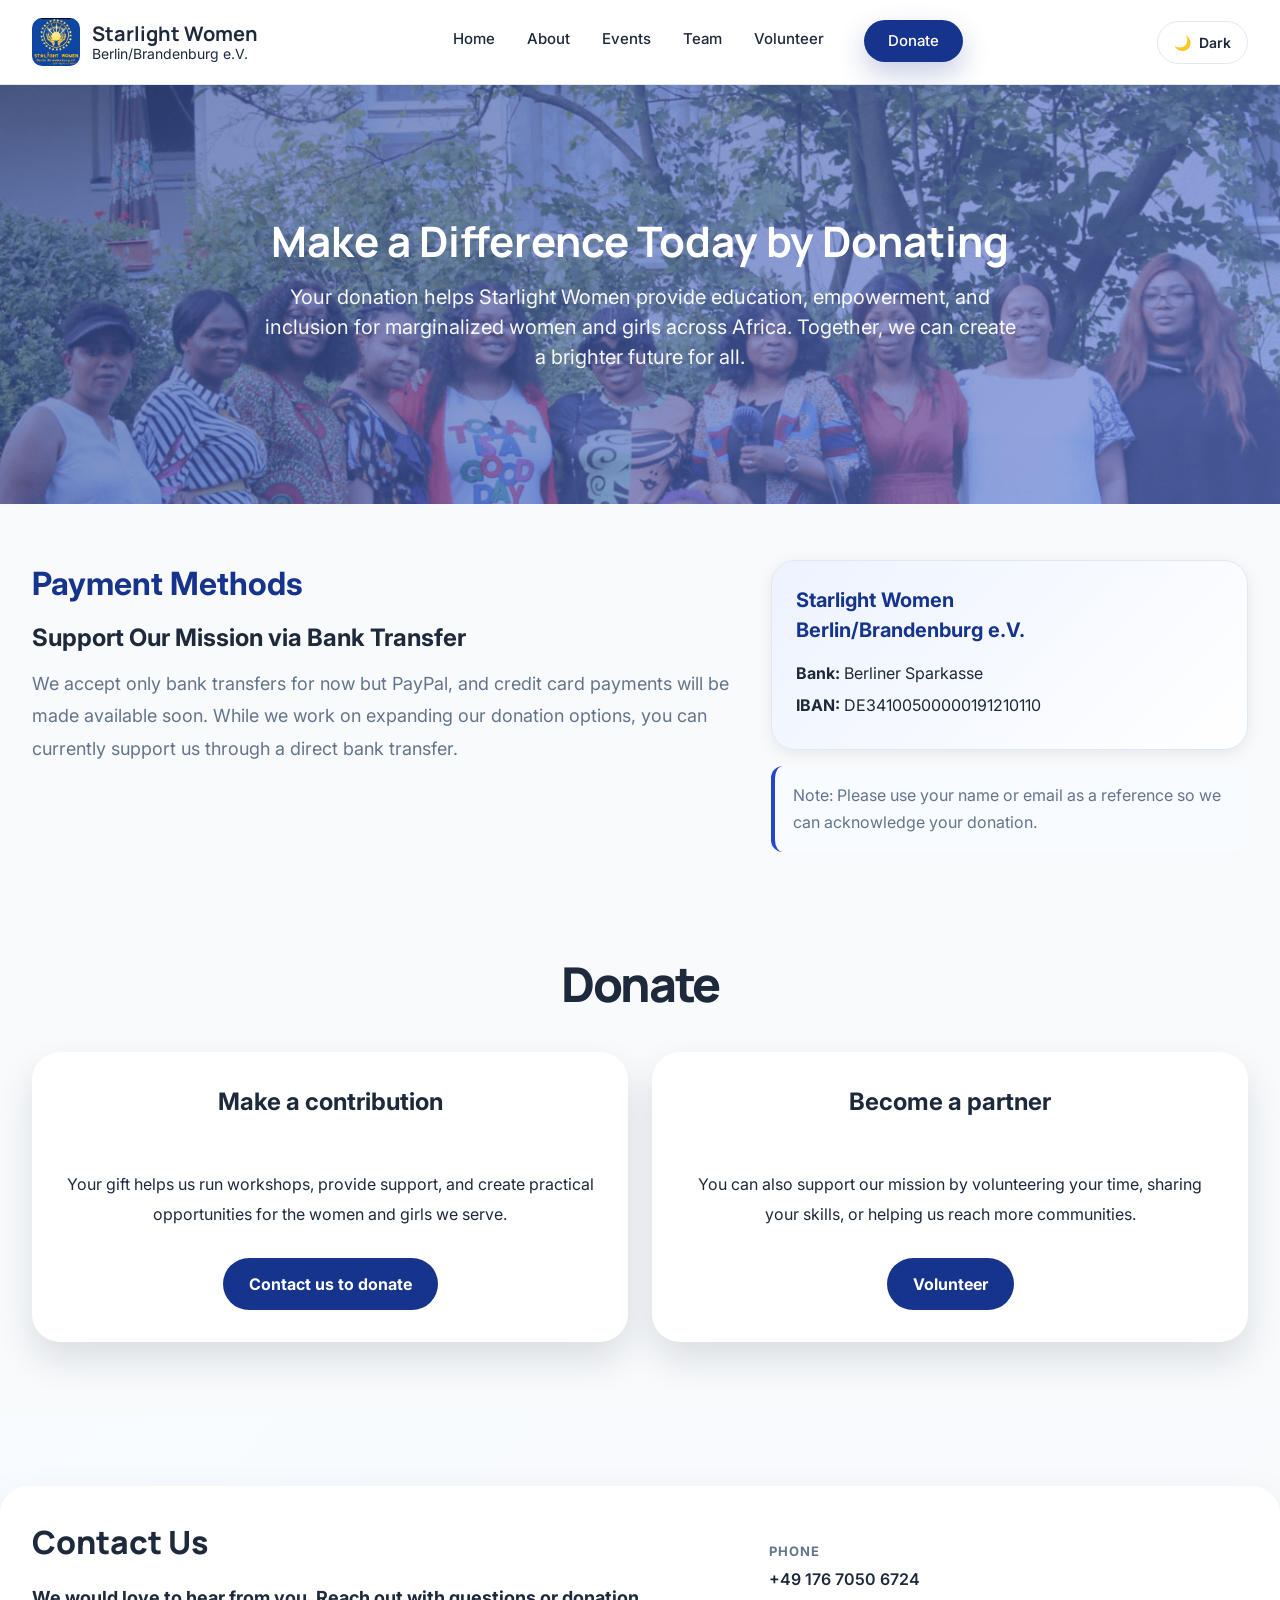
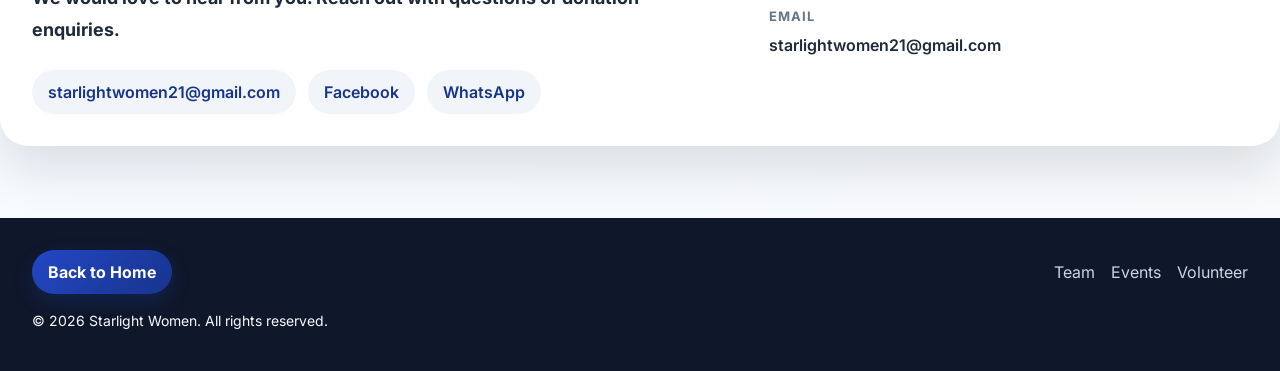
==== commit 23609679: "Add donate page styles, markup and scripts Introduce donate page UI and behaviour: add assets/css/do" ====
--- a/donate.html
+++ b/donate.html
@@ -83,6 +83,28 @@
         </div>
       </section>
 
+      <section class="payment-methods" aria-labelledby="payment-methods-heading">
+        <div class="container payment-methods__inner">
+          <div class="payment-methods__content">
+            <h1 id="payment-methods-heading">Payment Methods</h1>
+            <h2>Support Our Mission via Bank Transfer</h2>
+            <p>
+              We accept only bank transfers for now but PayPal, and credit card payments will be made available soon. While we work on expanding our donation options, you can currently support us through a direct bank transfer.
+            </p>
+          </div>
+          <div class="payment-methods__details">
+            <div class="payment-methods__card">
+              <h3>Starlight Women<br />Berlin/Brandenburg e.V.</h3>
+              <p><strong>Bank:</strong> Berliner Sparkasse</p>
+              <p><strong>IBAN:</strong> DE34100500000191210110</p>
+            </div>
+            <p class="payment-methods__note">
+              Note: Please use your name or email as a reference so we can acknowledge your donation.
+            </p>
+          </div>
+        </div>
+      </section>
+
       <section class="support" aria-labelledby="donate-heading">
         <div class="container support__inner">
           <h1 id="donate-heading">Donate</h1>
@@ -142,6 +164,6 @@
       </footer>
     </main>
 
-    <script src="./assets/js/main.js"></script>
+    <script src="./assets/js/donate.js"></script>
   </body>
 </html>
--- a/assets/css/donate.css
+++ b/assets/css/donate.css
@@ -9,3 +9,73 @@
   box-shadow: 0 12px 28px rgba(23, 52, 140, 0.24);
   transform: translateY(-1px);
 }
+
+.page-donate .payment-methods {
+  padding: 56px 0 24px;
+}
+
+.page-donate .payment-methods__inner {
+  display: grid;
+  gap: 24px;
+  align-items: start;
+}
+
+.page-donate .payment-methods__content h1 {
+  margin: 0 0 12px;
+  font-size: 32px;
+  color: var(--color-primary-dark);
+}
+
+.page-donate .payment-methods__content h2 {
+  margin: 0 0 12px;
+  font-size: 24px;
+  color: var(--color-text);
+}
+
+.page-donate .payment-methods__content p {
+  margin: 0;
+  font-size: 18px;
+  line-height: 1.8;
+  color: var(--color-text-muted);
+}
+
+.page-donate .payment-methods__details {
+  display: grid;
+  gap: 16px;
+}
+
+.page-donate .payment-methods__card {
+  padding: 24px;
+  border-radius: 24px;
+  background: linear-gradient(135deg, var(--color-primary-light), var(--color-surface));
+  border: 1px solid var(--color-border);
+  box-shadow: var(--shadow-md);
+}
+
+.page-donate .payment-methods__card h3 {
+  margin: 0 0 16px;
+  font-size: 20px;
+  color: var(--color-primary-dark);
+}
+
+.page-donate .payment-methods__card p {
+  margin: 0 0 8px;
+  font-size: 16px;
+  color: var(--color-text);
+}
+
+.page-donate .payment-methods__note {
+  margin: 0;
+  padding: 16px 18px;
+  border-left: 4px solid var(--color-primary);
+  border-radius: 12px;
+  background: var(--color-surface-soft);
+  color: var(--color-text-muted);
+  line-height: 1.7;
+}
+
+@media (min-width: 768px) {
+  .page-donate .payment-methods__inner {
+    grid-template-columns: 1.2fr 0.8fr;
+  }
+}
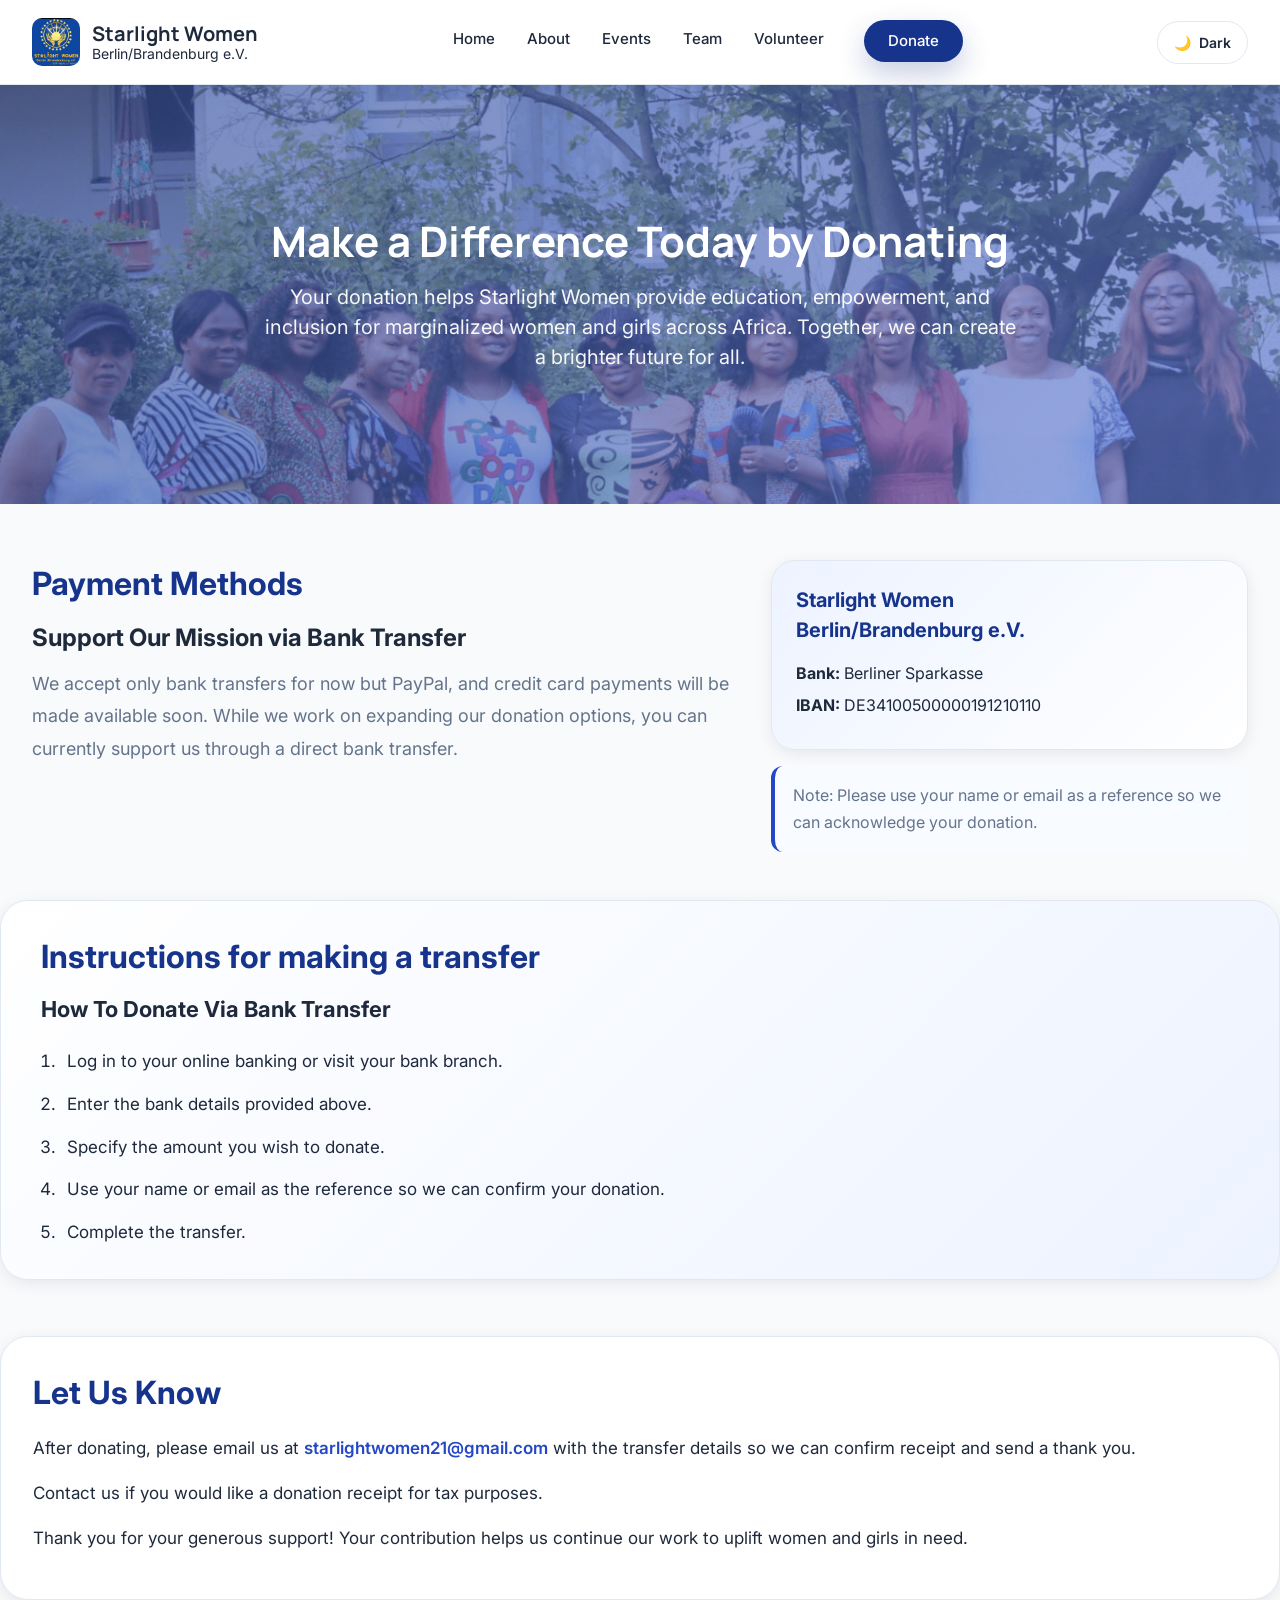
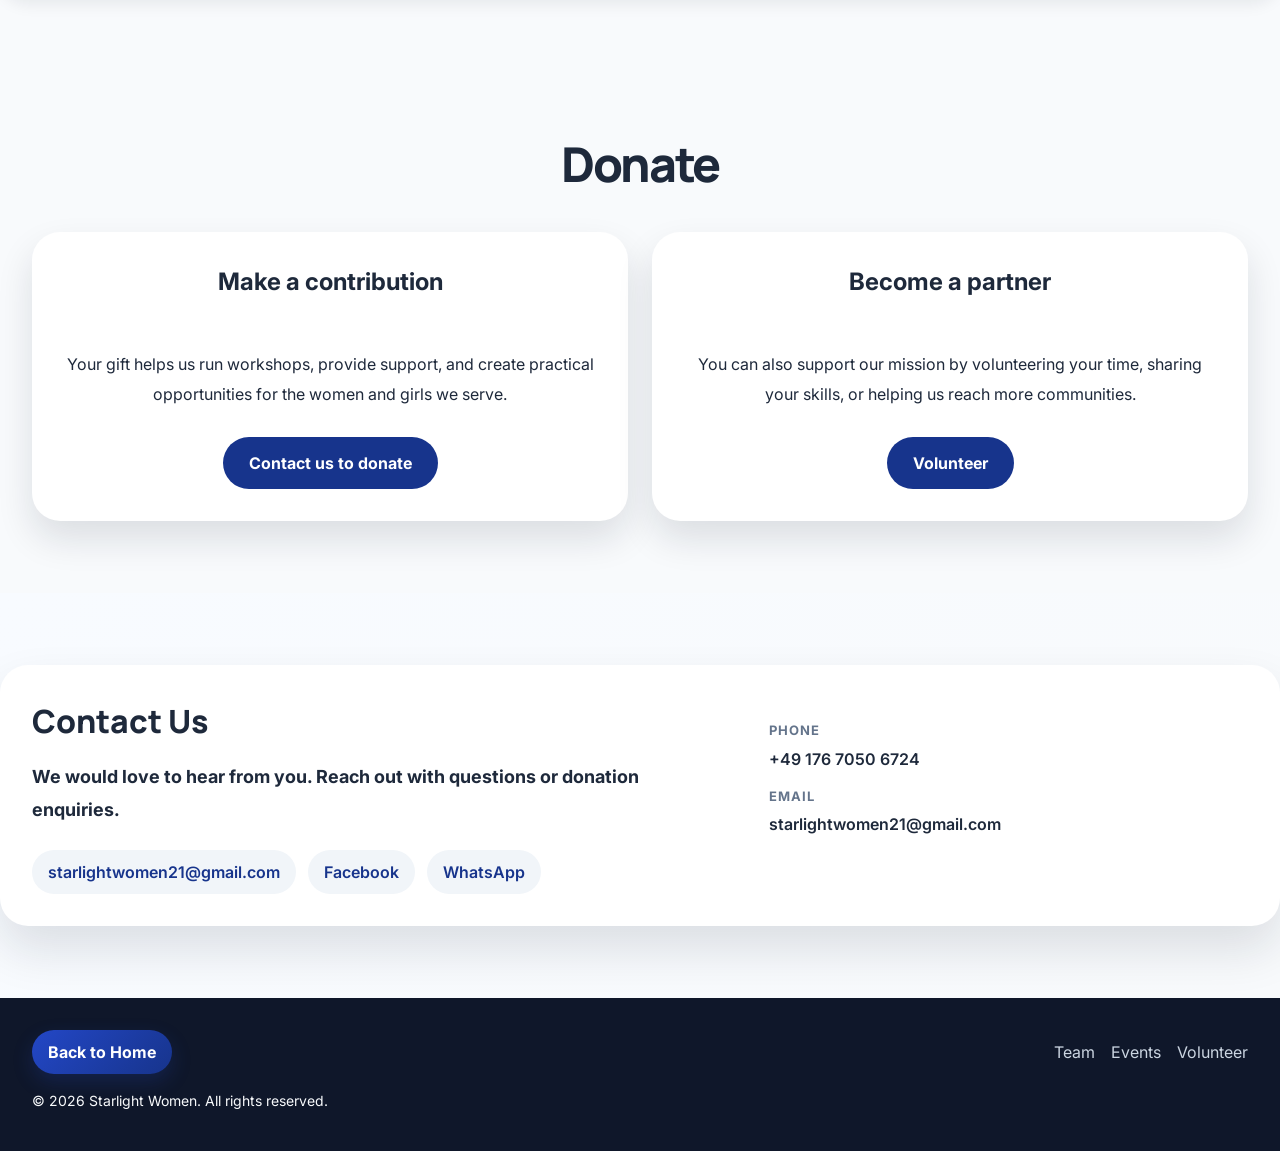
==== commit 473cf0d0: "Add bank transfer instructions and contact section Add a 'Transfer Instructions' and 'Let Us Know' s" ====
--- a/donate.html
+++ b/donate.html
@@ -105,6 +105,35 @@
         </div>
       </section>
 
+      <section class="transfer-instructions" aria-labelledby="transfer-instructions-heading">
+        <div class="container transfer-instructions__inner">
+          <h1 id="transfer-instructions-heading">Instructions for making a transfer</h1>
+          <h2>How To Donate Via Bank Transfer</h2>
+          <ol class="transfer-instructions__list">
+            <li>Log in to your online banking or visit your bank branch.</li>
+            <li>Enter the bank details provided above.</li>
+            <li>Specify the amount you wish to donate.</li>
+            <li>Use your name or email as the reference so we can confirm your donation.</li>
+            <li>Complete the transfer.</li>
+          </ol>
+        </div>
+      </section>
+
+      <section class="let-us-know" aria-labelledby="let-us-know-heading">
+        <div class="container let-us-know__inner">
+          <h1 id="let-us-know-heading">Let Us Know</h1>
+          <p>
+            After donating, please email us at <a href="mailto:starlightwomen21@gmail.com">starlightwomen21@gmail.com</a> with the transfer details so we can confirm receipt and send a thank you.
+          </p>
+          <p>
+            Contact us if you would like a donation receipt for tax purposes.
+          </p>
+          <p>
+            Thank you for your generous support! Your contribution helps us continue our work to uplift women and girls in need.
+          </p>
+        </div>
+      </section>
+
       <section class="support" aria-labelledby="donate-heading">
         <div class="container support__inner">
           <h1 id="donate-heading">Donate</h1>
--- a/assets/css/donate.css
+++ b/assets/css/donate.css
@@ -74,6 +74,123 @@
   line-height: 1.7;
 }
 
+.page-donate .transfer-instructions {
+  padding: 24px 0 56px;
+}
+
+.page-donate .transfer-instructions__inner {
+  padding: 32px 40px;
+  border-radius: 28px;
+  background: linear-gradient(135deg, var(--color-surface), var(--color-primary-light));
+  border: 1px solid var(--color-border);
+  box-shadow: var(--shadow-md);
+}
+
+.page-donate .transfer-instructions h1 {
+  margin: 0 0 12px;
+  font-size: 32px;
+  color: var(--color-primary-dark);
+}
+
+.page-donate .transfer-instructions h2 {
+  margin: 0 0 20px;
+  font-size: 22px;
+  color: var(--color-text);
+}
+
+.page-donate .transfer-instructions__list {
+  margin: 0;
+  padding-left: 20px;
+  display: grid;
+  gap: 12px;
+  color: var(--color-text);
+  font-size: 17px;
+  line-height: 1.8;
+}
+
+.page-donate .transfer-instructions__list li {
+  padding-left: 6px;
+}
+
+.dark .page-donate .payment-methods__card {
+  background: linear-gradient(135deg, rgba(35, 71, 198, 0.26), rgba(15, 23, 42, 0.96));
+  border-color: rgba(148, 163, 184, 0.2);
+  box-shadow: 0 18px 44px rgba(2, 8, 23, 0.38);
+}
+
+.dark .page-donate .payment-methods__card h3 {
+  color: var(--color-primary-light);
+}
+
+.dark .page-donate .payment-methods__note {
+  background: rgba(15, 23, 42, 0.86);
+  border-left-color: var(--color-primary-light);
+  color: #cbd5e1;
+}
+
+.dark .page-donate .transfer-instructions__inner {
+  background: linear-gradient(135deg, rgba(23, 37, 84, 0.95), rgba(15, 23, 42, 0.98));
+  border-color: rgba(148, 163, 184, 0.22);
+  box-shadow: 0 20px 48px rgba(2, 8, 23, 0.42);
+}
+
+.dark .page-donate .transfer-instructions h1 {
+  color: #f8fbff;
+}
+
+.dark .page-donate .transfer-instructions h2,
+.dark .page-donate .transfer-instructions__list {
+  color: #e2e8f0;
+}
+
+.page-donate .let-us-know {
+  padding: 0 0 56px;
+}
+
+.page-donate .let-us-know__inner {
+  padding: 32px;
+  border-radius: 28px;
+  background: var(--color-surface);
+  border: 1px solid var(--color-border);
+  box-shadow: var(--shadow-md);
+}
+
+.page-donate .let-us-know h1 {
+  margin: 0 0 16px;
+  font-size: 32px;
+  color: var(--color-primary-dark);
+}
+
+.page-donate .let-us-know p {
+  margin: 0 0 14px;
+  font-size: 17px;
+  line-height: 1.8;
+  color: var(--color-text);
+}
+
+.page-donate .let-us-know a {
+  color: var(--color-primary);
+  font-weight: 600;
+}
+
+.dark .page-donate .let-us-know__inner {
+  background: rgba(15, 23, 42, 0.92);
+  border-color: rgba(148, 163, 184, 0.2);
+  box-shadow: 0 18px 44px rgba(2, 8, 23, 0.4);
+}
+
+.dark .page-donate .let-us-know h1 {
+  color: #f8fbff;
+}
+
+.dark .page-donate .let-us-know p {
+  color: #e2e8f0;
+}
+
+.dark .page-donate .let-us-know a {
+  color: #bfdbfe;
+}
+
 @media (min-width: 768px) {
   .page-donate .payment-methods__inner {
     grid-template-columns: 1.2fr 0.8fr;
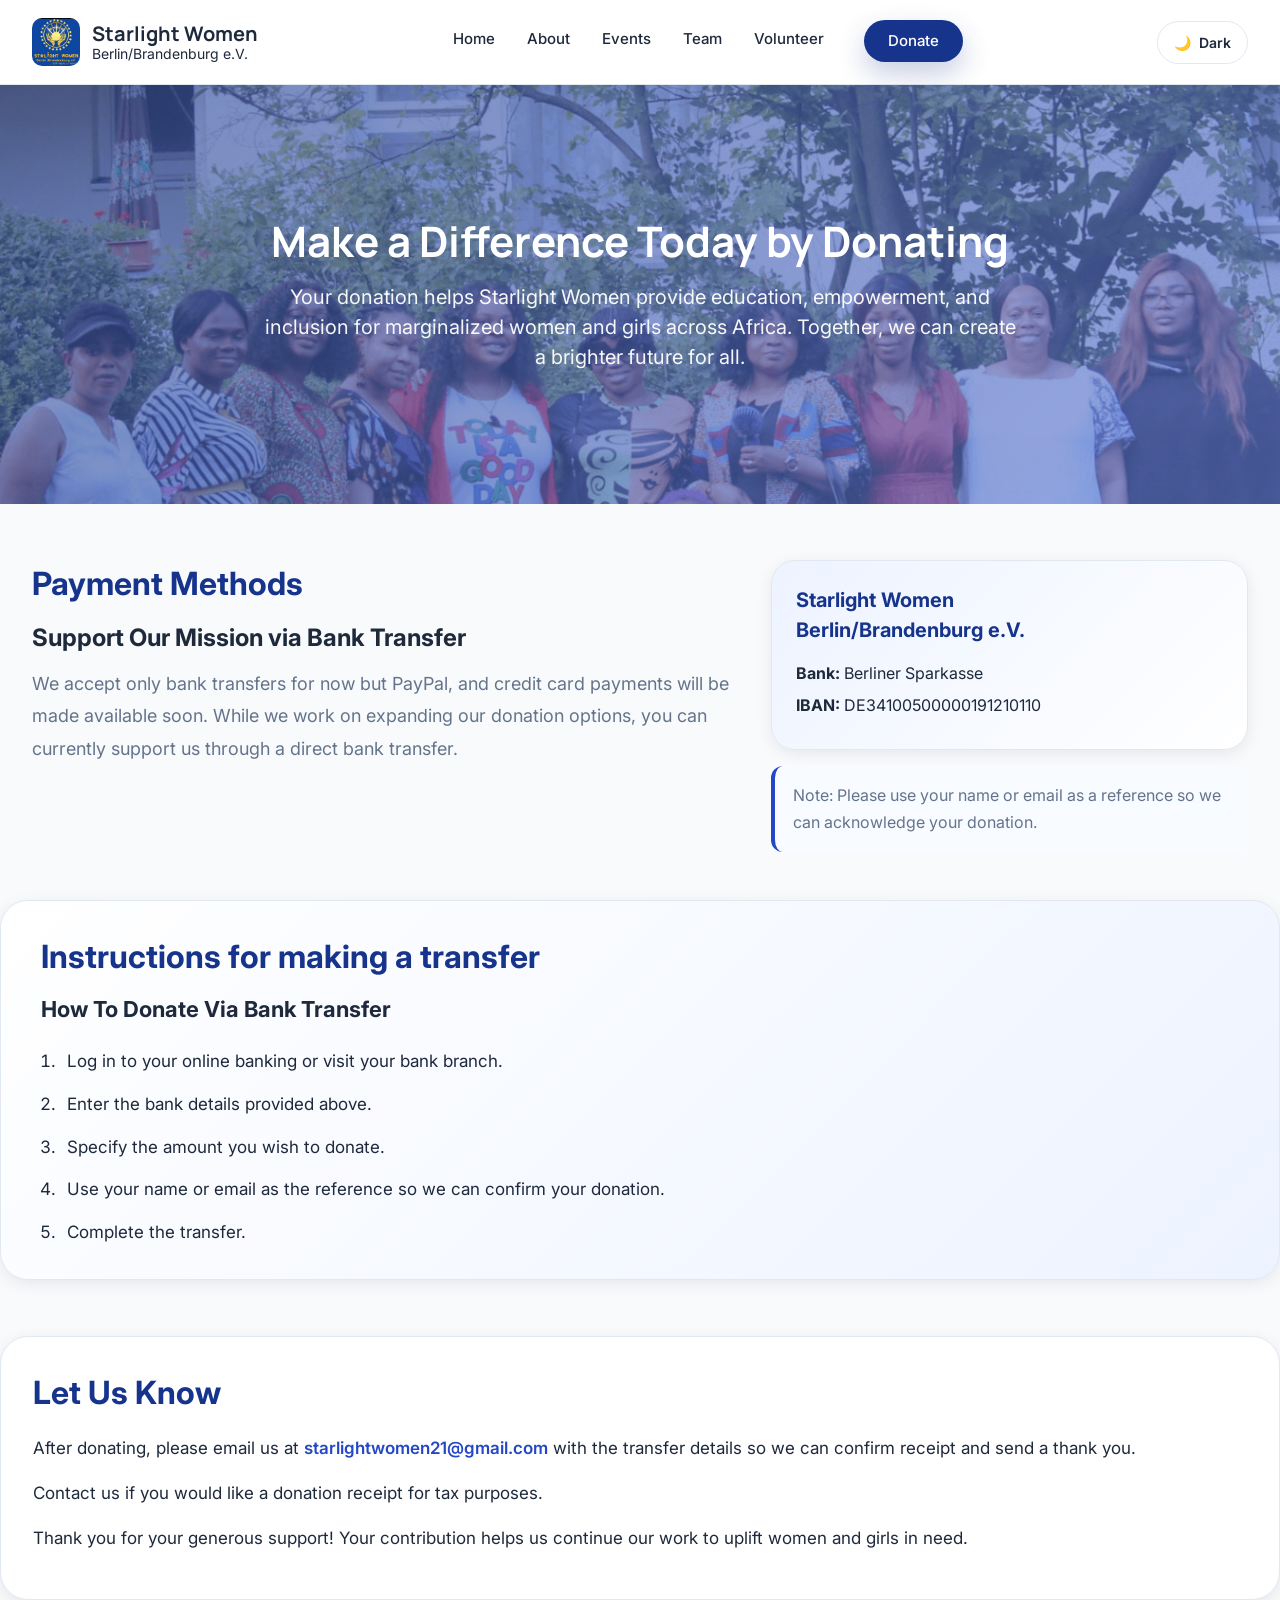
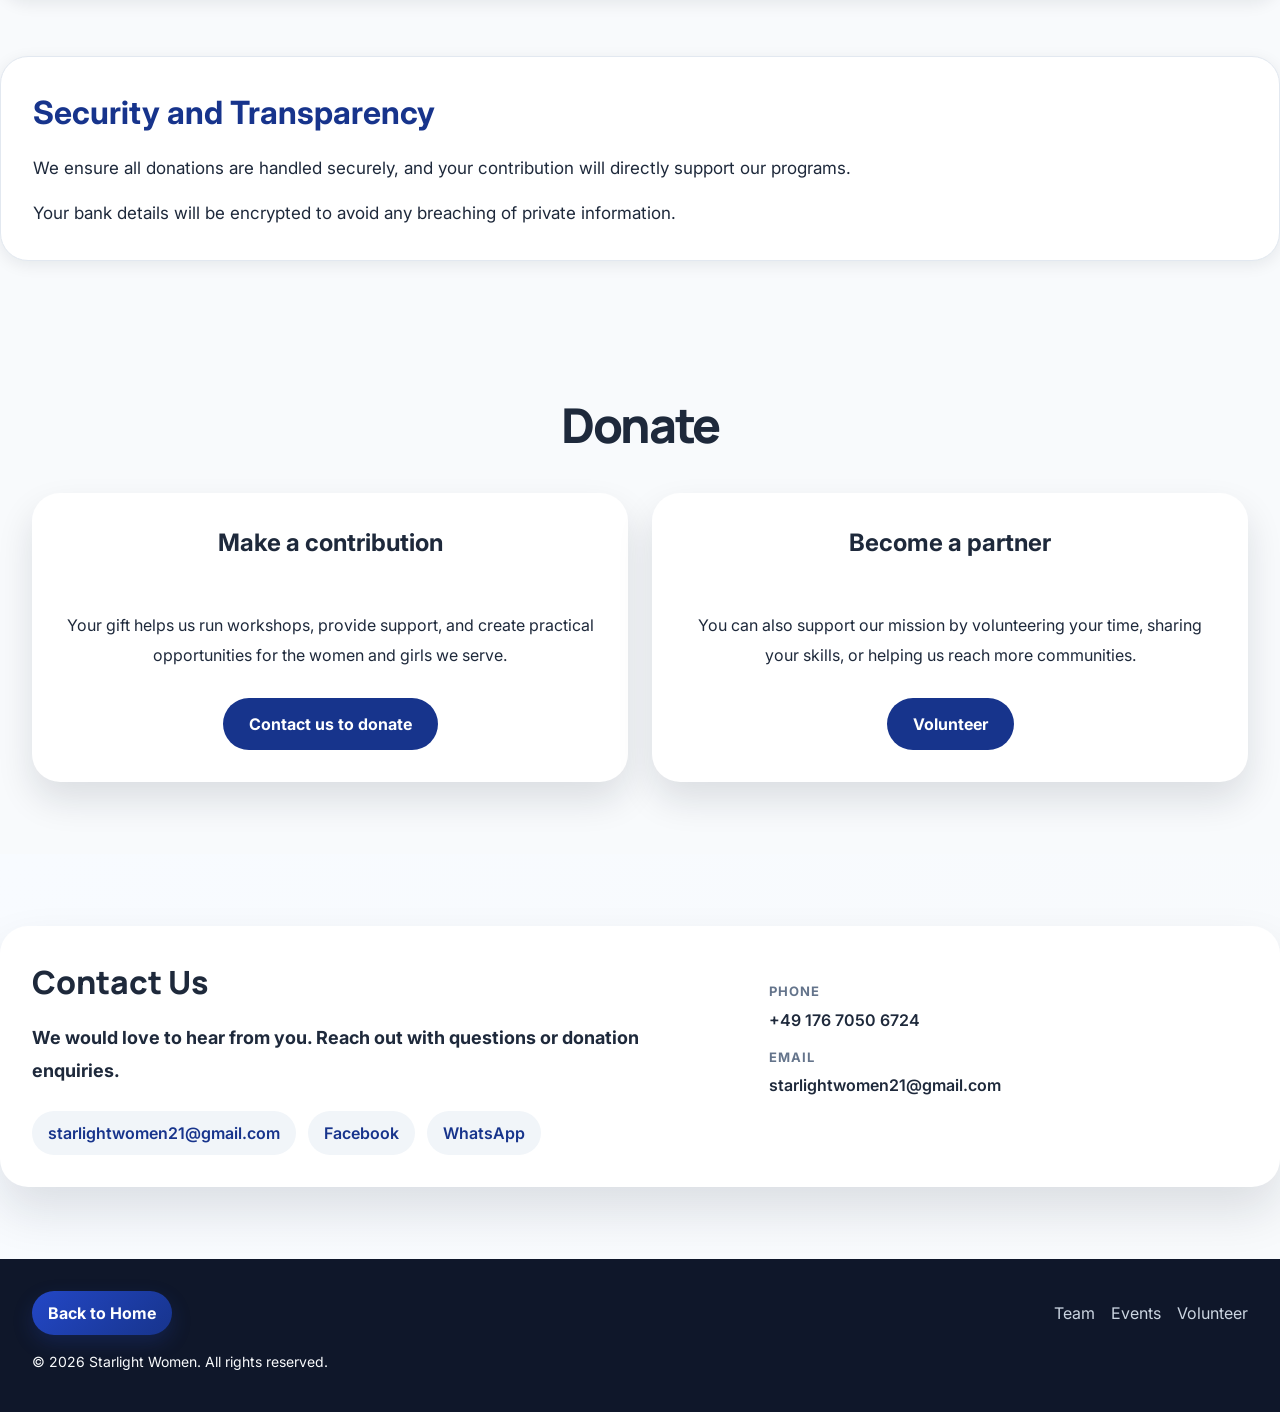
==== commit 9269b098: "Add security and transparency section to donate page Added a new 'Security and Transparency' section" ====
--- a/donate.html
+++ b/donate.html
@@ -134,6 +134,18 @@
         </div>
       </section>
 
+      <section class="security-transparency" aria-labelledby="security-transparency-heading">
+        <div class="container security-transparency__inner">
+          <h1 id="security-transparency-heading">Security and Transparency</h1>
+          <p>
+            We ensure all donations are handled securely, and your contribution will directly support our programs.
+          </p>
+          <p>
+            Your bank details will be encrypted to avoid any breaching of private information.
+          </p>
+        </div>
+      </section>
+
       <section class="support" aria-labelledby="donate-heading">
         <div class="container support__inner">
           <h1 id="donate-heading">Donate</h1>
--- a/assets/css/donate.css
+++ b/assets/css/donate.css
@@ -191,6 +191,49 @@
   color: #bfdbfe;
 }
 
+.page-donate .security-transparency {
+  padding: 0 0 56px;
+}
+
+.page-donate .security-transparency__inner {
+  padding: 32px;
+  border-radius: 28px;
+  background: var(--color-surface);
+  border: 1px solid var(--color-border);
+  box-shadow: var(--shadow-md);
+}
+
+.page-donate .security-transparency h1 {
+  margin: 0 0 16px;
+  font-size: 32px;
+  color: var(--color-primary-dark);
+}
+
+.page-donate .security-transparency p {
+  margin: 0 0 14px;
+  font-size: 17px;
+  line-height: 1.8;
+  color: var(--color-text);
+}
+
+.page-donate .security-transparency p:last-child {
+  margin-bottom: 0;
+}
+
+.dark .page-donate .security-transparency__inner {
+  background: rgba(15, 23, 42, 0.92);
+  border-color: rgba(148, 163, 184, 0.2);
+  box-shadow: 0 18px 44px rgba(2, 8, 23, 0.4);
+}
+
+.dark .page-donate .security-transparency h1 {
+  color: #f8fbff;
+}
+
+.dark .page-donate .security-transparency p {
+  color: #e2e8f0;
+}
+
 @media (min-width: 768px) {
   .page-donate .payment-methods__inner {
     grid-template-columns: 1.2fr 0.8fr;
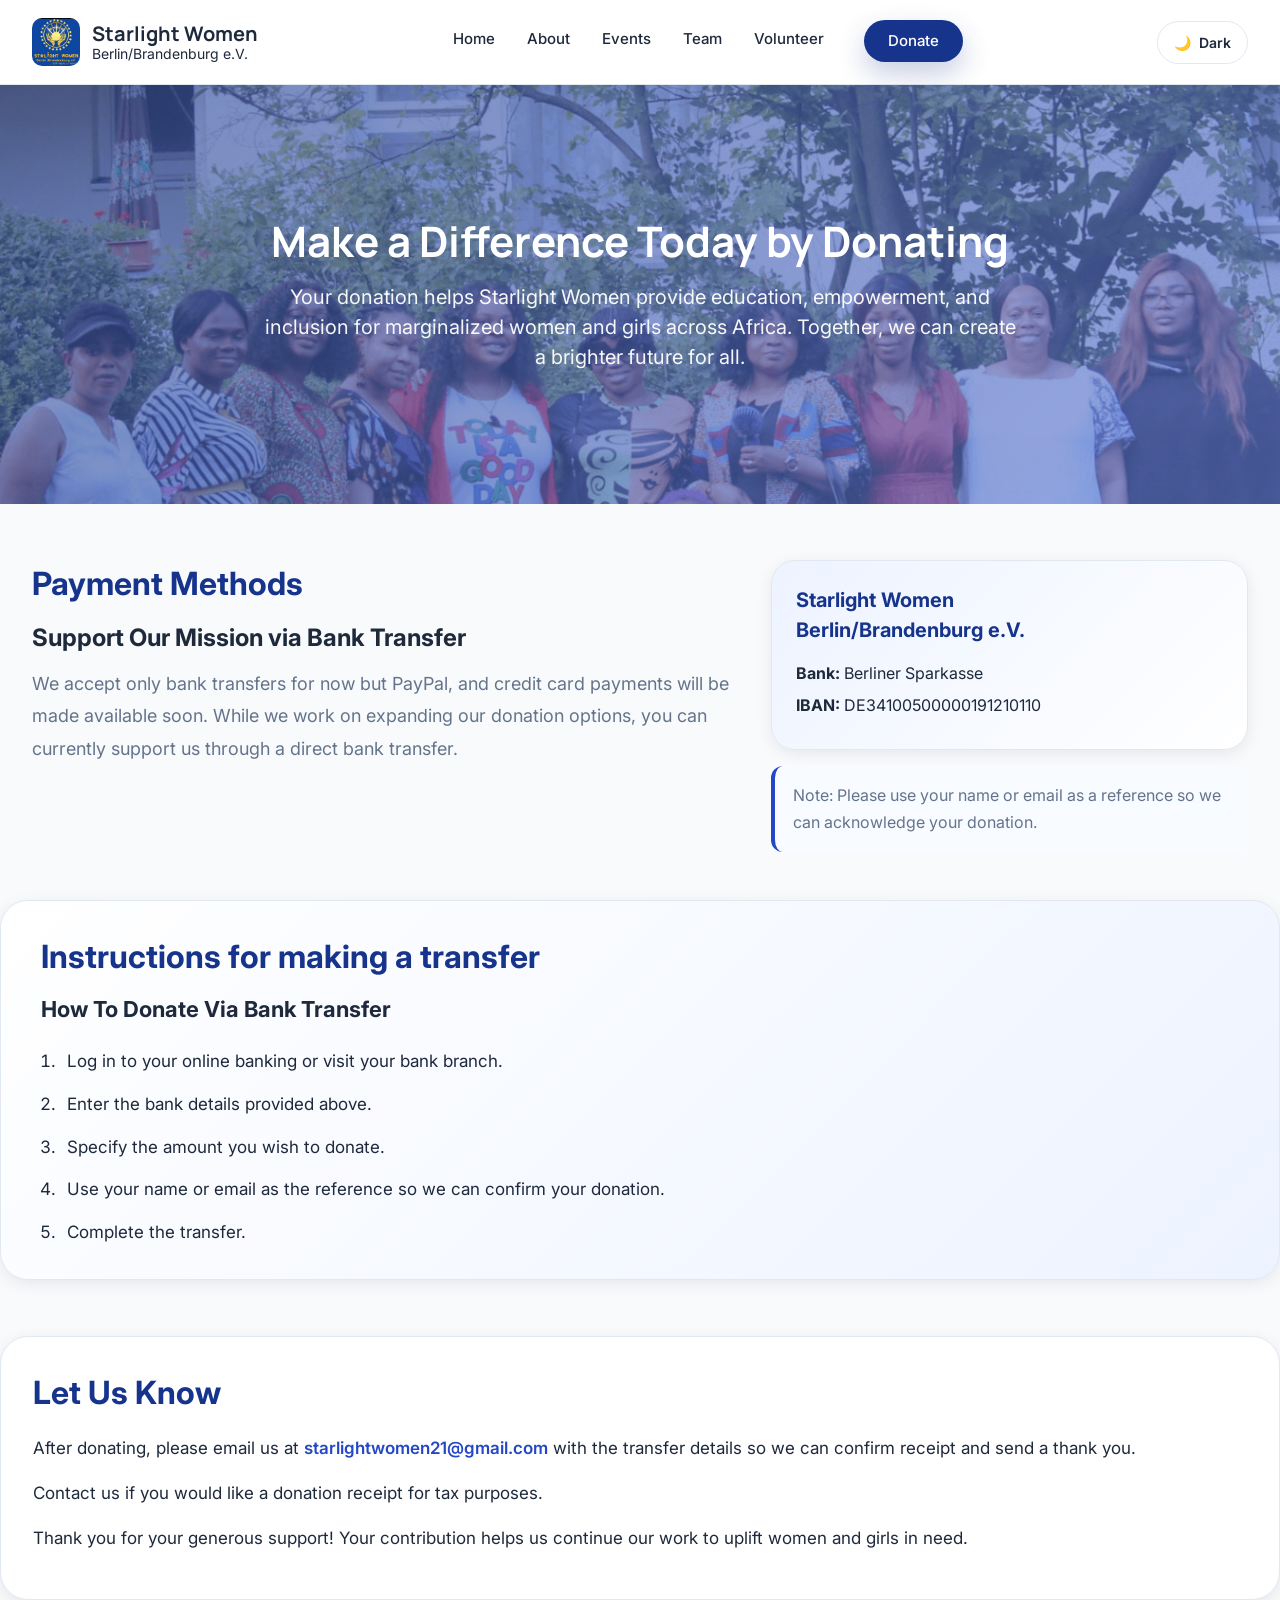
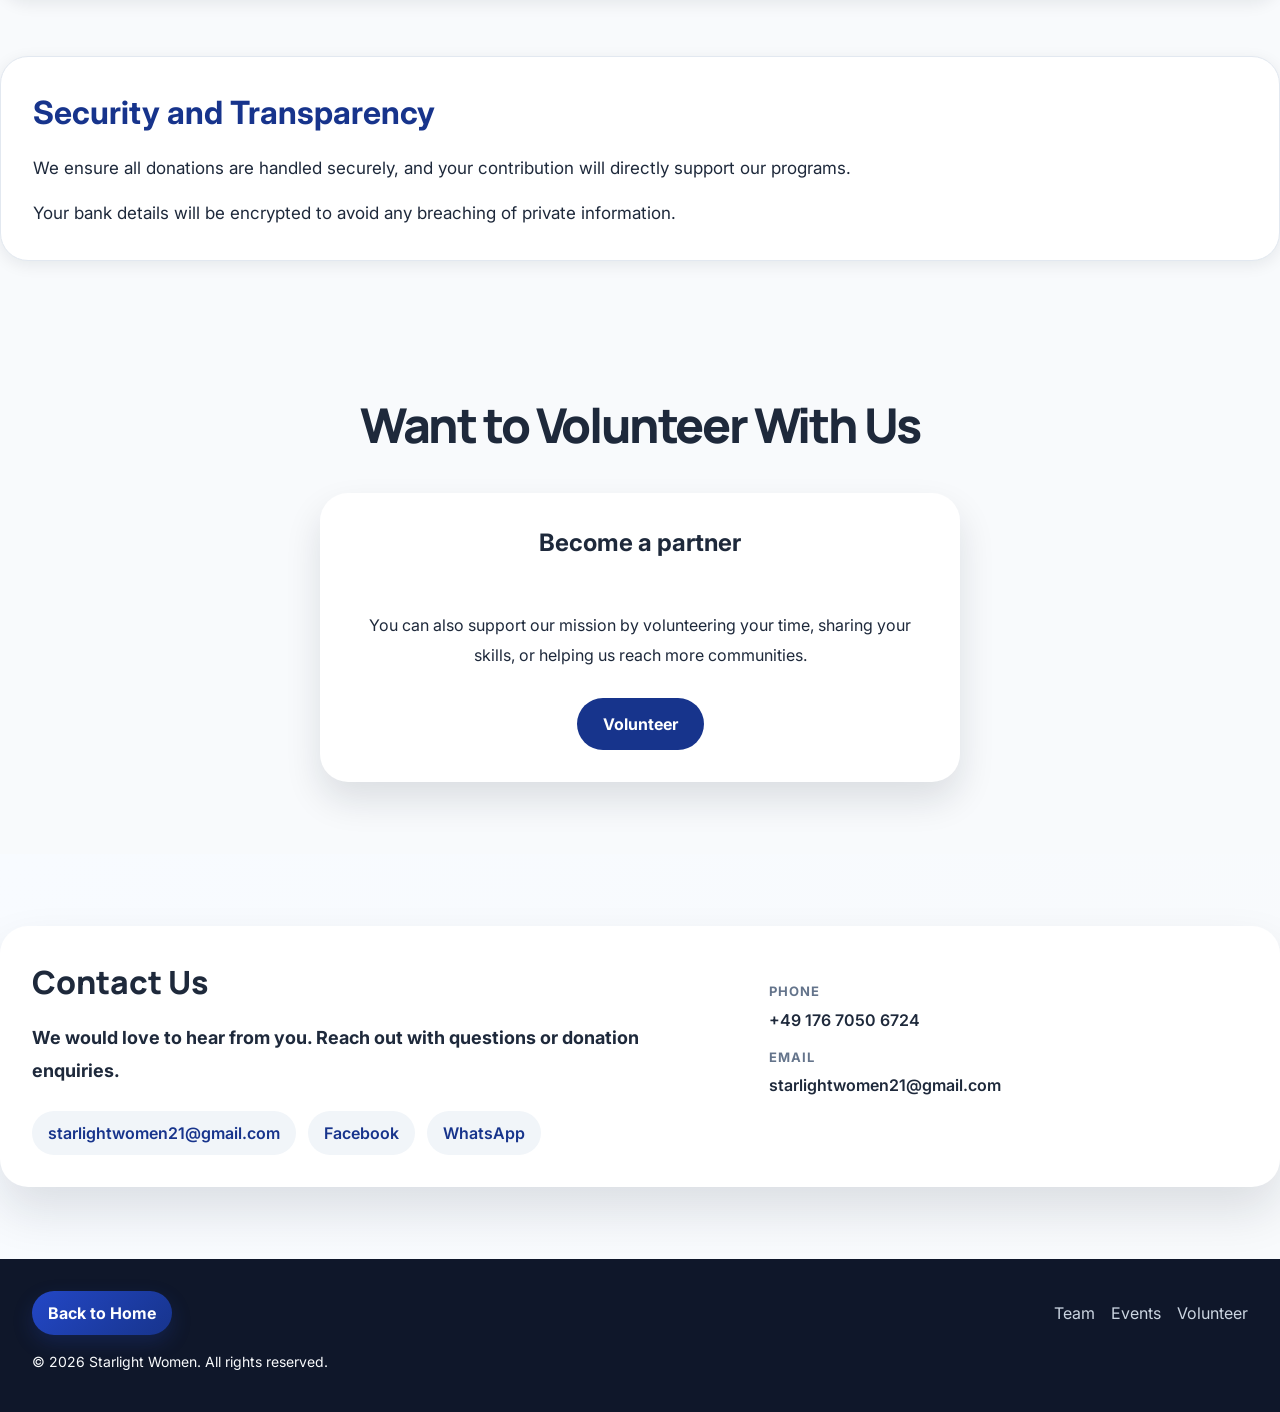
==== commit d733fab8: "Change Donate section to Volunteer and update styles Convert the donate area into a volunteer-focuse" ====
--- a/donate.html
+++ b/donate.html
@@ -146,17 +146,10 @@
         </div>
       </section>
 
-      <section class="support" aria-labelledby="donate-heading">
+      <section class="support" aria-labelledby="volunteer-heading">
         <div class="container support__inner">
-          <h1 id="donate-heading">Donate</h1>
+          <h1 id="volunteer-heading">Want to Volunteer With Us</h1>
           <div class="support__cards">
-            <article class="support__card support__card--donate">
-              <h2>Make a contribution</h2>
-              <p>
-                Your gift helps us run workshops, provide support, and create practical opportunities for the women and girls we serve.
-              </p>
-              <a href="mailto:starlightwomen21@gmail.com" class="support__btn">Contact us to donate</a>
-            </article>
             <article class="support__card support__card--volunteer">
               <h2>Become a partner</h2>
               <p>
--- a/assets/css/donate.css
+++ b/assets/css/donate.css
@@ -220,6 +220,24 @@
   margin-bottom: 0;
 }
 
+.page-donate .support__inner {
+  display: flex;
+  flex-direction: column;
+  align-items: center;
+  text-align: center;
+}
+
+.page-donate .support__cards {
+  display: flex;
+  justify-content: center;
+  width: 100%;
+}
+
+.page-donate .support__card {
+  max-width: 640px;
+  width: 100%;
+}
+
 .dark .page-donate .security-transparency__inner {
   background: rgba(15, 23, 42, 0.92);
   border-color: rgba(148, 163, 184, 0.2);
